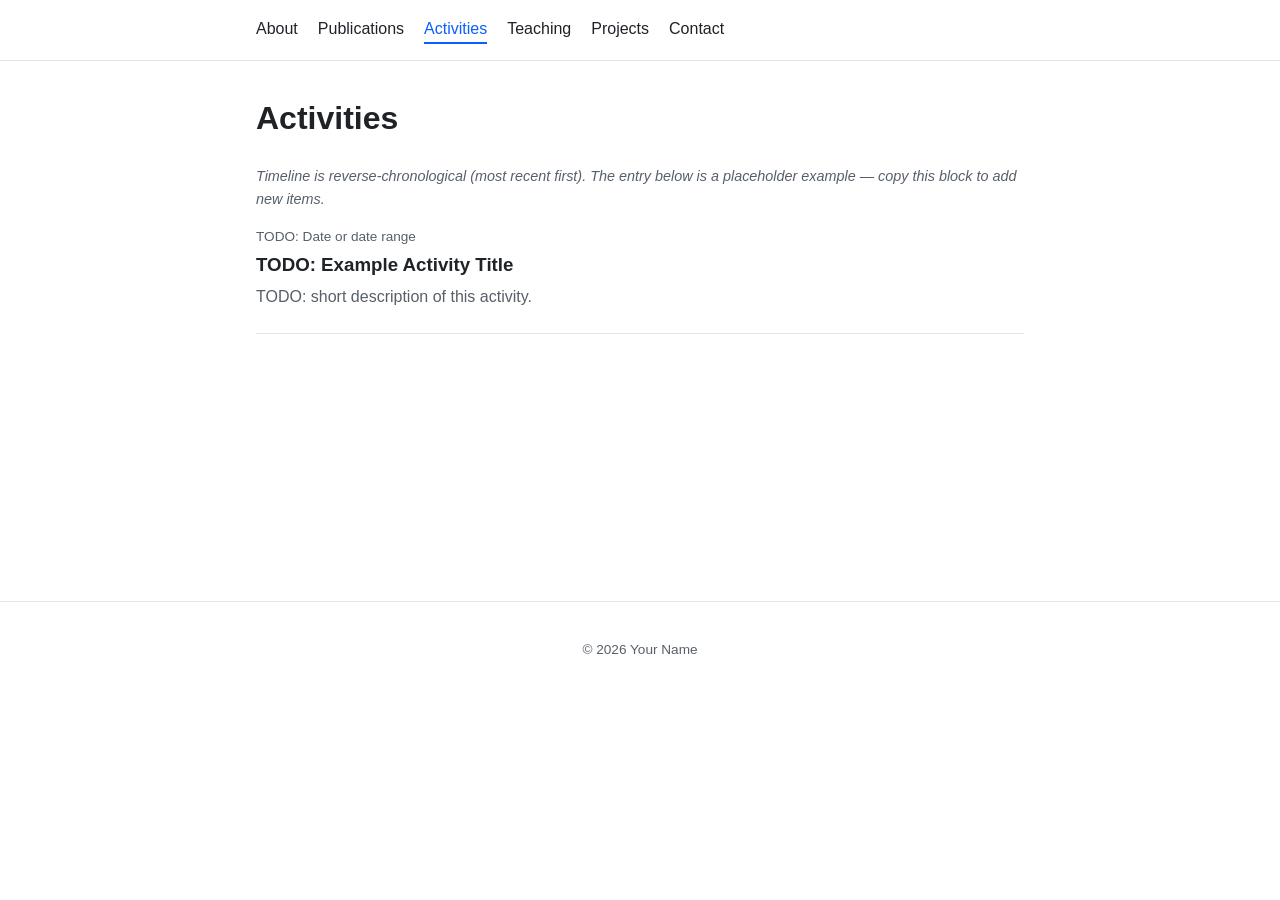
==== activities.html @ cf0b6a60 "Populate website" ====
<!DOCTYPE html>
<html lang="en">
<head>
  <meta charset="UTF-8">
  <meta name="viewport" content="width=device-width, initial-scale=1.0">
  <title>Activities — Your Name</title>
  <link rel="stylesheet" href="assets/css/style.css">
</head>
<body>
  <header class="site-header">
    <nav class="site-nav">
      <a href="index.html">About</a>
      <a href="publications.html">Publications</a>
      <a href="activities.html">Activities</a>
      <a href="teaching.html">Teaching</a>
      <a href="projects.html">Projects</a>
      <a href="contact.html">Contact</a>
    </nav>
  </header>

  <main>
    <h1>Activities</h1>
    <p class="example-note">Timeline is reverse-chronological (most recent first). The entry below is a placeholder example — copy this block to add new items.</p>

    <!-- Example entry format:
    <div class="timeline-entry">
      <span class="date">TODO: Date or date range</span>
      <h3>TODO: Activity title</h3>
      <p class="description">TODO: short description.</p>
    </div>
    -->
    <div class="timeline-entry">
      <span class="date">TODO: Date or date range</span>
      <h3>TODO: Example Activity Title</h3>
      <p class="description">TODO: short description of this activity.</p>
    </div>
  </main>

  <footer class="site-footer">
    <p>&copy; <span id="year"></span> Your Name</p>
  </footer>

  <script src="assets/js/main.js"></script>
  <script>document.getElementById("year").textContent = new Date().getFullYear();</script>
</body>
</html>
---- assets/css/style.css ----
/* Shared stylesheet for personal site — plain CSS, no framework */

:root {
  --max-width: 800px;
  --color-bg: #ffffff;
  --color-text: #1f2328;
  --color-muted: #57606a;
  --color-accent: #0b5fff;
  --color-border: #e1e4e8;
  --spacing: 1rem;
}

* {
  box-sizing: border-box;
}

body {
  margin: 0;
  font-family: -apple-system, BlinkMacSystemFont, "Segoe UI", Helvetica, Arial, sans-serif;
  color: var(--color-text);
  background: var(--color-bg);
  line-height: 1.6;
}

a {
  color: var(--color-accent);
  text-decoration: none;
}

a:hover {
  text-decoration: underline;
}

.site-header {
  border-bottom: 1px solid var(--color-border);
}

.site-nav {
  max-width: var(--max-width);
  margin: 0 auto;
  padding: 1rem;
  display: flex;
  flex-wrap: wrap;
  gap: 1.25rem;
}

.site-nav a {
  color: var(--color-text);
  font-weight: 500;
}

.site-nav a.active {
  color: var(--color-accent);
  border-bottom: 2px solid var(--color-accent);
}

main {
  max-width: var(--max-width);
  margin: 0 auto;
  padding: 2rem 1rem;
  min-height: 60vh;
}

h1 {
  margin-top: 0;
}

.links-list {
  list-style: none;
  padding: 0;
}

.links-list li {
  margin-bottom: 0.5rem;
}

.publication,
.project,
.timeline-entry {
  border-bottom: 1px solid var(--color-border);
  padding: 1.25rem 0;
}

.publication:first-of-type,
.project:first-of-type,
.timeline-entry:first-of-type {
  padding-top: 0;
}

.publication h3,
.project h3,
.timeline-entry h3 {
  margin: 0 0 0.25rem;
}

.publication .description,
.project .description,
.timeline-entry .description {
  margin: 0.25rem 0;
  color: var(--color-muted);
}

.publication .links a,
.project .links a {
  margin-right: 0.75rem;
  font-size: 0.9rem;
}

.timeline-entry .date {
  display: block;
  font-size: 0.85rem;
  color: var(--color-muted);
  margin-bottom: 0.15rem;
}

.example-note {
  font-style: italic;
  color: var(--color-muted);
  font-size: 0.9rem;
}

.site-footer {
  border-top: 1px solid var(--color-border);
  padding: 1.5rem 1rem;
  text-align: center;
  color: var(--color-muted);
  font-size: 0.85rem;
}

@media (max-width: 480px) {
  .site-nav {
    gap: 0.75rem;
  }
}
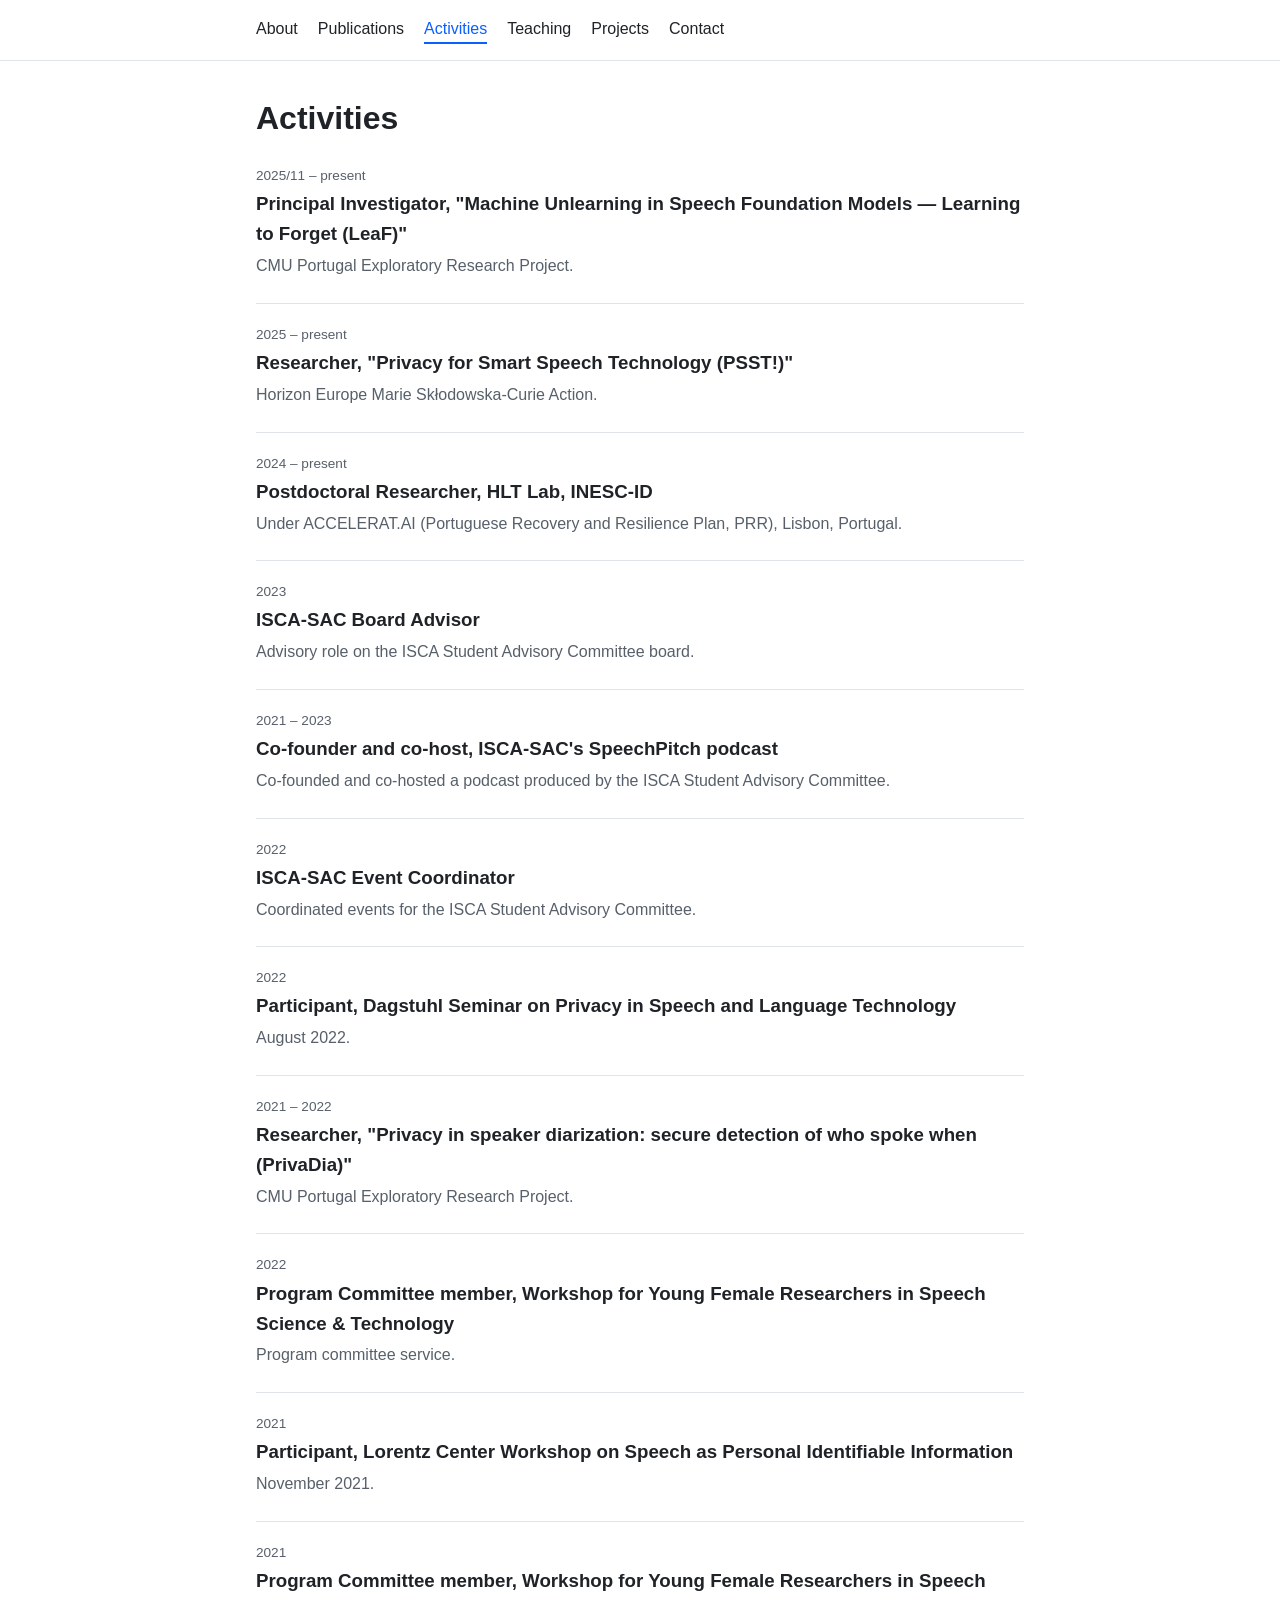
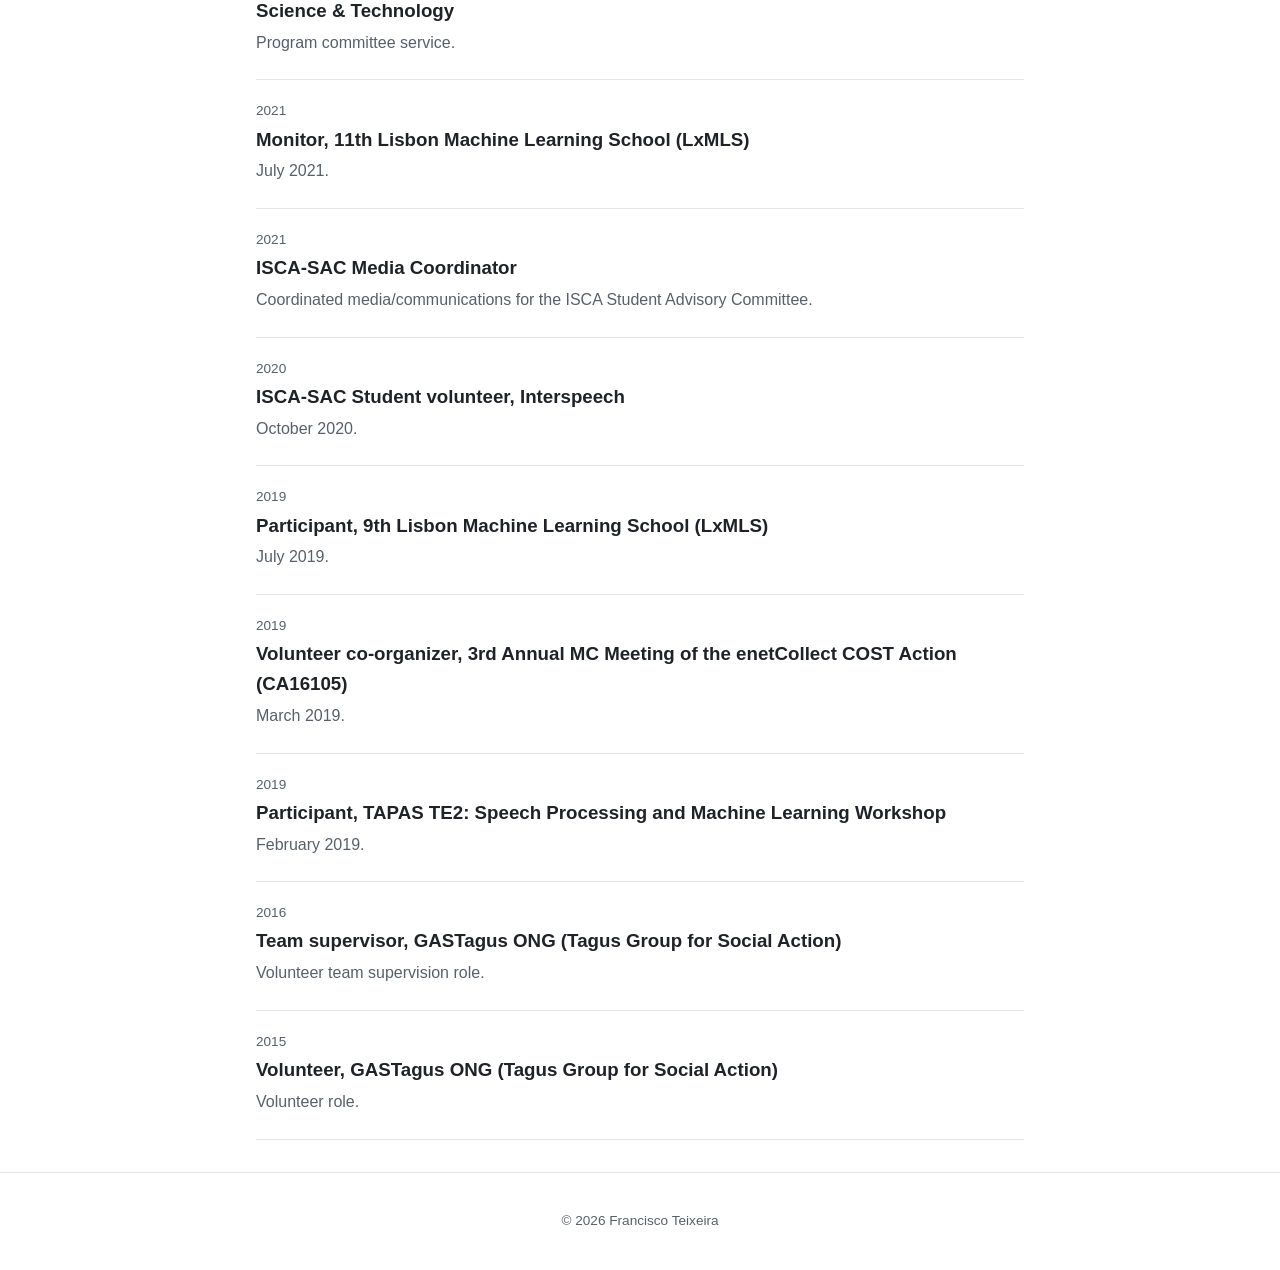
==== commit 1d65bf5d: "modified:   activities.html 	modified:   contact.html 	modified:   projects.html 	modified:   teachi" ====
--- a/activities.html
+++ b/activities.html
@@ -3,7 +3,7 @@
 <head>
   <meta charset="UTF-8">
   <meta name="viewport" content="width=device-width, initial-scale=1.0">
-  <title>Activities — Your Name</title>
+  <title>Activities — Francisco Teixeira</title>
   <link rel="stylesheet" href="assets/css/style.css">
 </head>
 <body>
@@ -20,24 +20,132 @@
 
   <main>
     <h1>Activities</h1>
-    <p class="example-note">Timeline is reverse-chronological (most recent first). The entry below is a placeholder example — copy this block to add new items.</p>
 
     <!-- Example entry format:
     <div class="timeline-entry">
-      <span class="date">TODO: Date or date range</span>
-      <h3>TODO: Activity title</h3>
-      <p class="description">TODO: short description.</p>
+      <span class="date">Date or date range</span>
+      <h3>Activity title</h3>
+      <p class="description">Short description.</p>
     </div>
     -->
+
     <div class="timeline-entry">
-      <span class="date">TODO: Date or date range</span>
-      <h3>TODO: Example Activity Title</h3>
-      <p class="description">TODO: short description of this activity.</p>
+      <span class="date">2025/11 – present</span>
+      <h3>Principal Investigator, "Machine Unlearning in Speech Foundation Models — Learning to Forget (LeaF)"</h3>
+      <p class="description">CMU Portugal Exploratory Research Project.</p>
+    </div>
+
+    <div class="timeline-entry">
+      <span class="date">2025 – present</span>
+      <h3>Researcher, "Privacy for Smart Speech Technology (PSST!)"</h3>
+      <p class="description">Horizon Europe Marie Skłodowska-Curie Action.</p>
+    </div>
+
+    <div class="timeline-entry">
+      <span class="date">2024 – present</span>
+      <h3>Postdoctoral Researcher, HLT Lab, INESC-ID</h3>
+      <p class="description">Under ACCELERAT.AI (Portuguese Recovery and Resilience Plan, PRR), Lisbon, Portugal.</p>
+    </div>
+
+    <div class="timeline-entry">
+      <span class="date">2023</span>
+      <h3>ISCA-SAC Board Advisor</h3>
+      <p class="description">Advisory role on the ISCA Student Advisory Committee board.</p>
+    </div>
+
+    <div class="timeline-entry">
+      <span class="date">2021 – 2023</span>
+      <h3>Co-founder and co-host, ISCA-SAC's SpeechPitch podcast</h3>
+      <p class="description">Co-founded and co-hosted a podcast produced by the ISCA Student Advisory Committee.</p>
+    </div>
+
+    <div class="timeline-entry">
+      <span class="date">2022</span>
+      <h3>ISCA-SAC Event Coordinator</h3>
+      <p class="description">Coordinated events for the ISCA Student Advisory Committee.</p>
+    </div>
+
+    <div class="timeline-entry">
+      <span class="date">2022</span>
+      <h3>Participant, Dagstuhl Seminar on Privacy in Speech and Language Technology</h3>
+      <p class="description">August 2022.</p>
+    </div>
+
+    <div class="timeline-entry">
+      <span class="date">2021 – 2022</span>
+      <h3>Researcher, "Privacy in speaker diarization: secure detection of who spoke when (PrivaDia)"</h3>
+      <p class="description">CMU Portugal Exploratory Research Project.</p>
+    </div>
+
+    <div class="timeline-entry">
+      <span class="date">2022</span>
+      <h3>Program Committee member, Workshop for Young Female Researchers in Speech Science &amp; Technology</h3>
+      <p class="description">Program committee service.</p>
+    </div>
+
+    <div class="timeline-entry">
+      <span class="date">2021</span>
+      <h3>Participant, Lorentz Center Workshop on Speech as Personal Identifiable Information</h3>
+      <p class="description">November 2021.</p>
+    </div>
+
+    <div class="timeline-entry">
+      <span class="date">2021</span>
+      <h3>Program Committee member, Workshop for Young Female Researchers in Speech Science &amp; Technology</h3>
+      <p class="description">Program committee service.</p>
+    </div>
+
+    <div class="timeline-entry">
+      <span class="date">2021</span>
+      <h3>Monitor, 11th Lisbon Machine Learning School (LxMLS)</h3>
+      <p class="description">July 2021.</p>
+    </div>
+
+    <div class="timeline-entry">
+      <span class="date">2021</span>
+      <h3>ISCA-SAC Media Coordinator</h3>
+      <p class="description">Coordinated media/communications for the ISCA Student Advisory Committee.</p>
+    </div>
+
+    <div class="timeline-entry">
+      <span class="date">2020</span>
+      <h3>ISCA-SAC Student volunteer, Interspeech</h3>
+      <p class="description">October 2020.</p>
+    </div>
+
+    <div class="timeline-entry">
+      <span class="date">2019</span>
+      <h3>Participant, 9th Lisbon Machine Learning School (LxMLS)</h3>
+      <p class="description">July 2019.</p>
+    </div>
+
+    <div class="timeline-entry">
+      <span class="date">2019</span>
+      <h3>Volunteer co-organizer, 3rd Annual MC Meeting of the enetCollect COST Action (CA16105)</h3>
+      <p class="description">March 2019.</p>
+    </div>
+
+    <div class="timeline-entry">
+      <span class="date">2019</span>
+      <h3>Participant, TAPAS TE2: Speech Processing and Machine Learning Workshop</h3>
+      <p class="description">February 2019.</p>
+    </div>
+
+    <div class="timeline-entry">
+      <span class="date">2016</span>
+      <h3>Team supervisor, GASTagus ONG (Tagus Group for Social Action)</h3>
+      <p class="description">Volunteer team supervision role.</p>
+    </div>
+
+    <div class="timeline-entry">
+      <span class="date">2015</span>
+      <h3>Volunteer, GASTagus ONG (Tagus Group for Social Action)</h3>
+      <p class="description">Volunteer role.</p>
     </div>
   </main>
 
   <footer class="site-footer">
-    <p>&copy; <span id="year"></span> Your Name</p>
+    <p>&copy; <span id="year"></span> Francisco Teixeira</p>
   </footer>
 
   <script src="assets/js/main.js"></script>
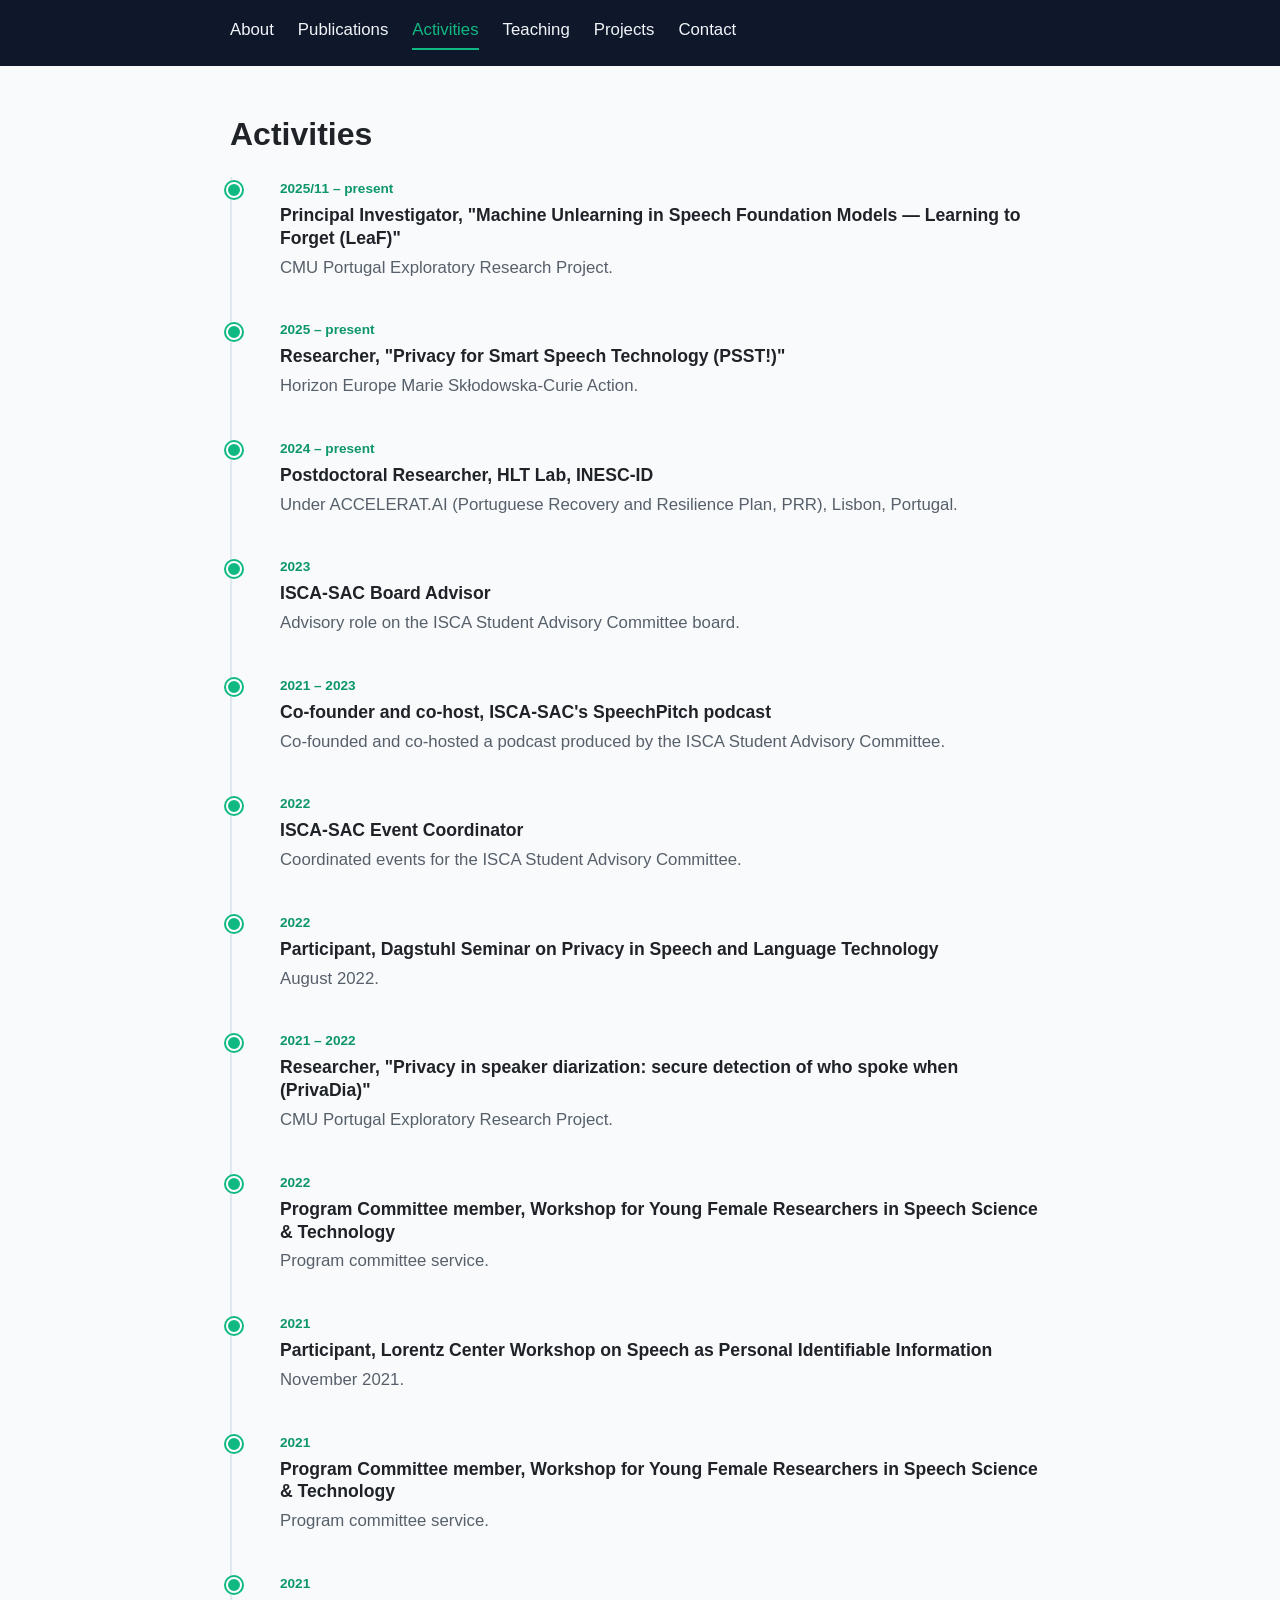
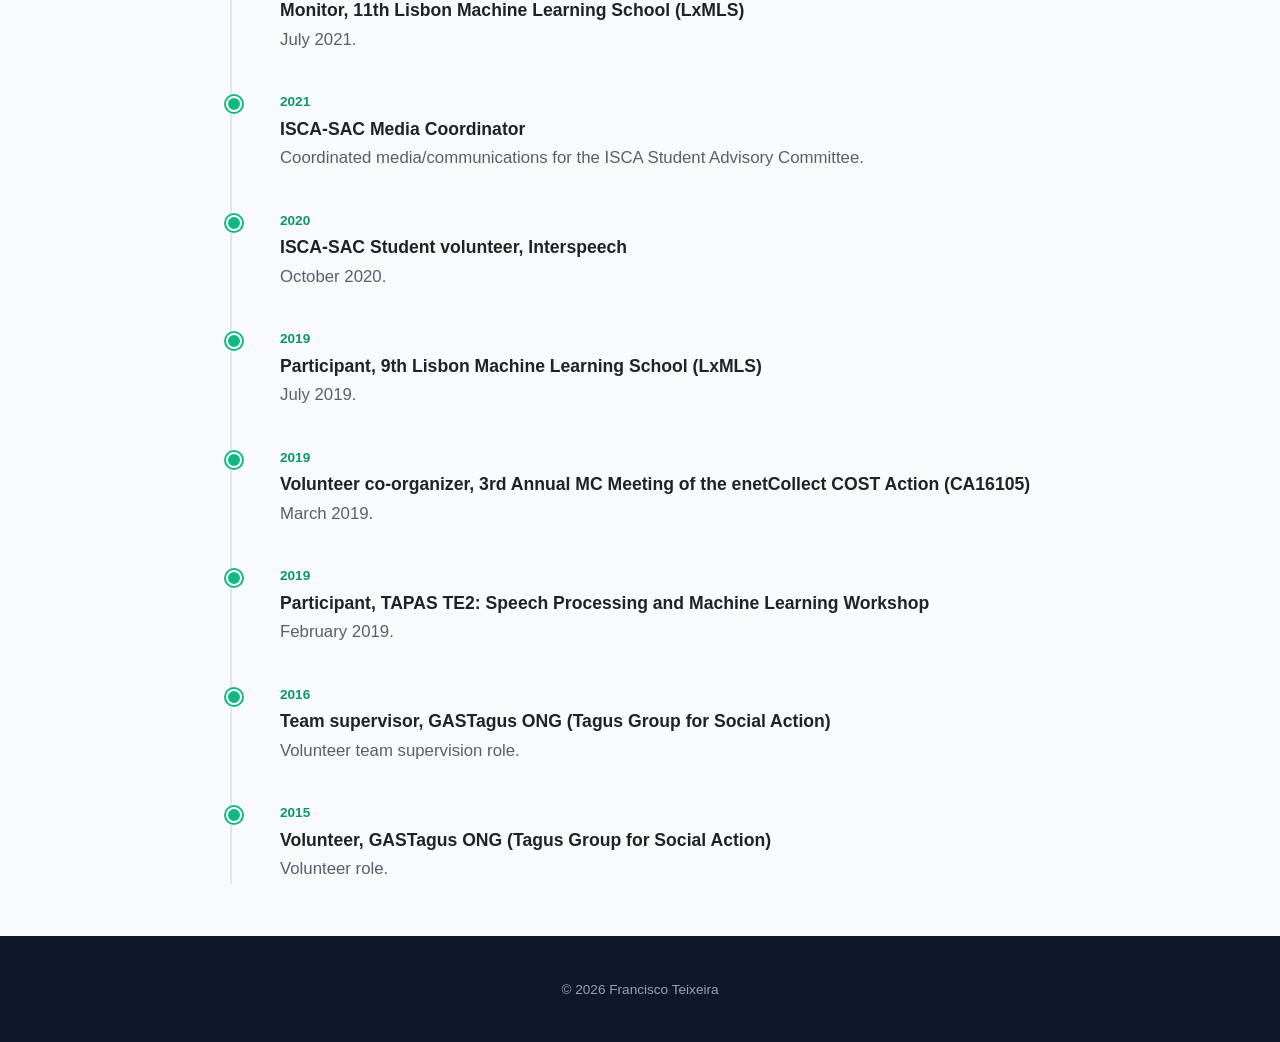
==== commit bef9ec45: "modified:   activities.html 	modified:   assets/css/style.css 	modified:   contact.html 	modified:  " ====
--- a/activities.html
+++ b/activities.html
@@ -28,6 +28,8 @@
       <p class="description">Short description.</p>
     </div>
     -->
+
+    <div class="timeline">
 
     <div class="timeline-entry">
       <span class="date">2025/11 – present</span>
@@ -142,6 +144,8 @@
       <h3>Volunteer, GASTagus ONG (Tagus Group for Social Action)</h3>
       <p class="description">Volunteer role.</p>
     </div>
+
+    </div>
   </main>
 
   <footer class="site-footer">
--- a/assets/css/style.css
+++ b/assets/css/style.css
@@ -1,13 +1,22 @@
 /* Shared stylesheet for personal site — plain CSS, no framework */
 
 :root {
-  --max-width: 800px;
-  --color-bg: #ffffff;
+  --max-width: 860px;
+  --color-navy: #0f172a;
+  --color-navy-light: #1e293b;
+  --color-bg: #f8fafc;
+  --color-surface: #ffffff;
   --color-text: #1f2328;
+  --color-text-light: #f1f5f9;
   --color-muted: #57606a;
-  --color-accent: #0b5fff;
-  --color-border: #e1e4e8;
+  --color-muted-light: #94a3b8;
+  --color-accent-green: #10b981;
+  --color-accent-green-dark: #0d9668;
+  --color-border: #e2e8f0;
   --spacing: 1rem;
+  --radius: 0.6rem;
+  --shadow: 0 1px 3px rgba(15, 23, 42, 0.08), 0 1px 2px rgba(15, 23, 42, 0.06);
+  --shadow-hover: 0 12px 24px rgba(15, 23, 42, 0.12), 0 4px 8px rgba(15, 23, 42, 0.08);
 }
 
 * {
@@ -17,13 +26,14 @@
 body {
   margin: 0;
   font-family: -apple-system, BlinkMacSystemFont, "Segoe UI", Helvetica, Arial, sans-serif;
+  font-size: 1.05rem;
   color: var(--color-text);
   background: var(--color-bg);
-  line-height: 1.6;
+  line-height: 1.7;
 }
 
 a {
-  color: var(--color-accent);
+  color: var(--color-accent-green-dark);
   text-decoration: none;
 }
 
@@ -31,39 +41,169 @@
   text-decoration: underline;
 }
 
+h1, h2, h3 {
+  line-height: 1.3;
+  font-weight: 700;
+}
+
+h1 {
+  font-size: 2rem;
+  margin-top: 0;
+}
+
+h2 {
+  font-size: 1.4rem;
+}
+
+h3 {
+  font-size: 1.1rem;
+}
+
+/* ---------- Header / nav ---------- */
+
 .site-header {
-  border-bottom: 1px solid var(--color-border);
+  background: var(--color-navy);
+  position: sticky;
+  top: 0;
+  z-index: 10;
+  box-shadow: 0 1px 0 rgba(255, 255, 255, 0.06);
 }
 
 .site-nav {
   max-width: var(--max-width);
   margin: 0 auto;
-  padding: 1rem;
+  padding: 1rem 1.25rem;
   display: flex;
   flex-wrap: wrap;
-  gap: 1.25rem;
+  gap: 1.5rem;
 }
 
 .site-nav a {
-  color: var(--color-text);
+  color: var(--color-text-light);
   font-weight: 500;
+  padding-bottom: 0.2rem;
+  border-bottom: 2px solid transparent;
+  transition: color 0.15s ease, border-color 0.15s ease;
+}
+
+.site-nav a:hover {
+  color: var(--color-accent-green);
+  text-decoration: none;
+  border-bottom-color: var(--color-accent-green);
 }
 
 .site-nav a.active {
-  color: var(--color-accent);
-  border-bottom: 2px solid var(--color-accent);
-}
+  color: var(--color-accent-green);
+  border-bottom-color: var(--color-accent-green);
+}
+
+/* ---------- Layout ---------- */
 
 main {
   max-width: var(--max-width);
   margin: 0 auto;
-  padding: 2rem 1rem;
+  padding: 3rem 1.25rem;
   min-height: 60vh;
 }
 
-h1 {
+section + section {
+  margin-top: 2.5rem;
+}
+
+/* ---------- Hero (About page) ---------- */
+
+.hero {
+  background: var(--color-navy);
+  color: var(--color-text-light);
+}
+
+.hero-inner {
+  max-width: var(--max-width);
+  margin: 0 auto;
+  padding: 3.5rem 1.25rem;
+  display: flex;
+  align-items: center;
+  gap: 2.5rem;
+  flex-wrap: wrap;
+}
+
+.hero-avatar {
+  flex: 0 0 auto;
+  width: 140px;
+  height: 140px;
+  border-radius: 50%;
+  background: var(--color-navy-light);
+  border: 3px solid var(--color-accent-green);
+  display: flex;
+  align-items: center;
+  justify-content: center;
+  font-size: 2.4rem;
+  font-weight: 700;
+  color: var(--color-accent-green);
+  overflow: hidden;
+}
+
+.hero-avatar img {
+  width: 100%;
+  height: 100%;
+  object-fit: cover;
+}
+
+.hero-content {
+  flex: 1 1 320px;
+}
+
+.hero-content h1 {
+  font-size: 2.4rem;
+  margin: 0 0 0.4rem;
+  color: #ffffff;
+}
+
+.hero-tagline {
+  font-size: 1.15rem;
+  color: var(--color-muted-light);
+  margin: 0 0 1.5rem;
+}
+
+.hero-ctas {
+  list-style: none;
+  padding: 0;
+  margin: 0;
+  display: flex;
+  flex-wrap: wrap;
+  gap: 0.75rem;
+}
+
+.hero-ctas li {
+  margin: 0;
+}
+
+.hero-ctas a {
+  display: inline-block;
+  padding: 0.5rem 1.1rem;
+  border: 2px solid var(--color-accent-green);
+  border-radius: 999px;
+  color: var(--color-accent-green);
+  font-weight: 600;
+  font-size: 0.9rem;
+  transition: background 0.15s ease, color 0.15s ease;
+}
+
+.hero-ctas a:hover {
+  background: var(--color-accent-green);
+  color: var(--color-navy);
+  text-decoration: none;
+}
+
+.content-section {
+  max-width: var(--max-width);
+}
+
+.content-section h2 {
   margin-top: 0;
 }
+
+/* ---------- Links list ---------- */
 
 .links-list {
   list-style: none;
@@ -74,43 +214,138 @@
   margin-bottom: 0.5rem;
 }
 
+/* ---------- Cards (publications / projects) ---------- */
+
+.card-grid {
+  display: grid;
+  grid-template-columns: 1fr;
+  gap: 1.25rem;
+}
+
+@media (min-width: 640px) {
+  .card-grid {
+    grid-template-columns: repeat(auto-fill, minmax(320px, 1fr));
+  }
+}
+
 .publication,
-.project,
+.project {
+  background: var(--color-surface);
+  border: 1px solid var(--color-border);
+  border-radius: var(--radius);
+  padding: 1.5rem;
+  box-shadow: var(--shadow);
+  transition: transform 0.15s ease, box-shadow 0.15s ease;
+  display: flex;
+  flex-direction: column;
+  gap: 0.5rem;
+}
+
+.publication:hover,
+.project:hover {
+  transform: translateY(-3px);
+  box-shadow: var(--shadow-hover);
+}
+
+.publication h3,
+.project h3 {
+  margin: 0;
+}
+
+.badge {
+  display: inline-block;
+  align-self: flex-start;
+  background: var(--color-accent-green);
+  color: #ffffff;
+  font-size: 0.78rem;
+  font-weight: 600;
+  padding: 0.2rem 0.65rem;
+  border-radius: 999px;
+}
+
+.publication .authors {
+  margin: 0;
+  color: var(--color-muted);
+  font-size: 0.92rem;
+}
+
+.publication .description,
+.project .description {
+  margin: 0;
+  color: var(--color-muted);
+}
+
+.publication .links,
+.project .links {
+  margin-top: 0.25rem;
+  display: flex;
+  flex-wrap: wrap;
+  gap: 0.6rem;
+}
+
+.publication .links a,
+.project .links a {
+  font-size: 0.88rem;
+  font-weight: 600;
+  padding: 0.3rem 0.75rem;
+  border: 1px solid var(--color-accent-green);
+  border-radius: 999px;
+  color: var(--color-accent-green-dark);
+  transition: background 0.15s ease, color 0.15s ease;
+}
+
+.publication .links a:hover,
+.project .links a:hover {
+  background: var(--color-accent-green);
+  color: #ffffff;
+  text-decoration: none;
+}
+
+/* ---------- Timeline (activities / teaching) ---------- */
+
+.timeline {
+  position: relative;
+  padding-left: 1.75rem;
+  border-left: 2px solid var(--color-border);
+}
+
 .timeline-entry {
-  border-bottom: 1px solid var(--color-border);
-  padding: 1.25rem 0;
-}
-
-.publication:first-of-type,
-.project:first-of-type,
-.timeline-entry:first-of-type {
-  padding-top: 0;
-}
-
-.publication h3,
-.project h3,
+  position: relative;
+  padding: 0 0 2rem 1.25rem;
+}
+
+.timeline-entry:last-child {
+  padding-bottom: 0;
+}
+
+.timeline-entry::before {
+  content: "";
+  position: absolute;
+  left: calc(-1.75rem - 6px);
+  top: 0.35rem;
+  width: 12px;
+  height: 12px;
+  border-radius: 50%;
+  background: var(--color-accent-green);
+  border: 2px solid var(--color-surface);
+  box-shadow: 0 0 0 2px var(--color-accent-green);
+}
+
+.timeline-entry .date {
+  display: block;
+  font-size: 0.85rem;
+  font-weight: 600;
+  color: var(--color-accent-green-dark);
+  margin-bottom: 0.25rem;
+}
+
 .timeline-entry h3 {
   margin: 0 0 0.25rem;
 }
 
-.publication .description,
-.project .description,
 .timeline-entry .description {
   margin: 0.25rem 0;
   color: var(--color-muted);
-}
-
-.publication .links a,
-.project .links a {
-  margin-right: 0.75rem;
-  font-size: 0.9rem;
-}
-
-.timeline-entry .date {
-  display: block;
-  font-size: 0.85rem;
-  color: var(--color-muted);
-  margin-bottom: 0.15rem;
 }
 
 .example-note {
@@ -119,16 +354,40 @@
   font-size: 0.9rem;
 }
 
+/* ---------- Footer ---------- */
+
 .site-footer {
-  border-top: 1px solid var(--color-border);
-  padding: 1.5rem 1rem;
+  background: var(--color-navy);
+  padding: 1.75rem 1.25rem;
   text-align: center;
-  color: var(--color-muted);
+  color: var(--color-muted-light);
   font-size: 0.85rem;
 }
 
 @media (max-width: 480px) {
   .site-nav {
-    gap: 0.75rem;
-  }
-}
+    gap: 0.9rem;
+  }
+
+  .hero-inner {
+    flex-direction: column;
+    text-align: center;
+    padding: 2.5rem 1.25rem;
+  }
+
+  .hero-ctas {
+    justify-content: center;
+  }
+
+  .timeline {
+    padding-left: 1.25rem;
+  }
+
+  .timeline-entry {
+    padding-left: 1rem;
+  }
+
+  .timeline-entry::before {
+    left: calc(-1.25rem - 6px);
+  }
+}
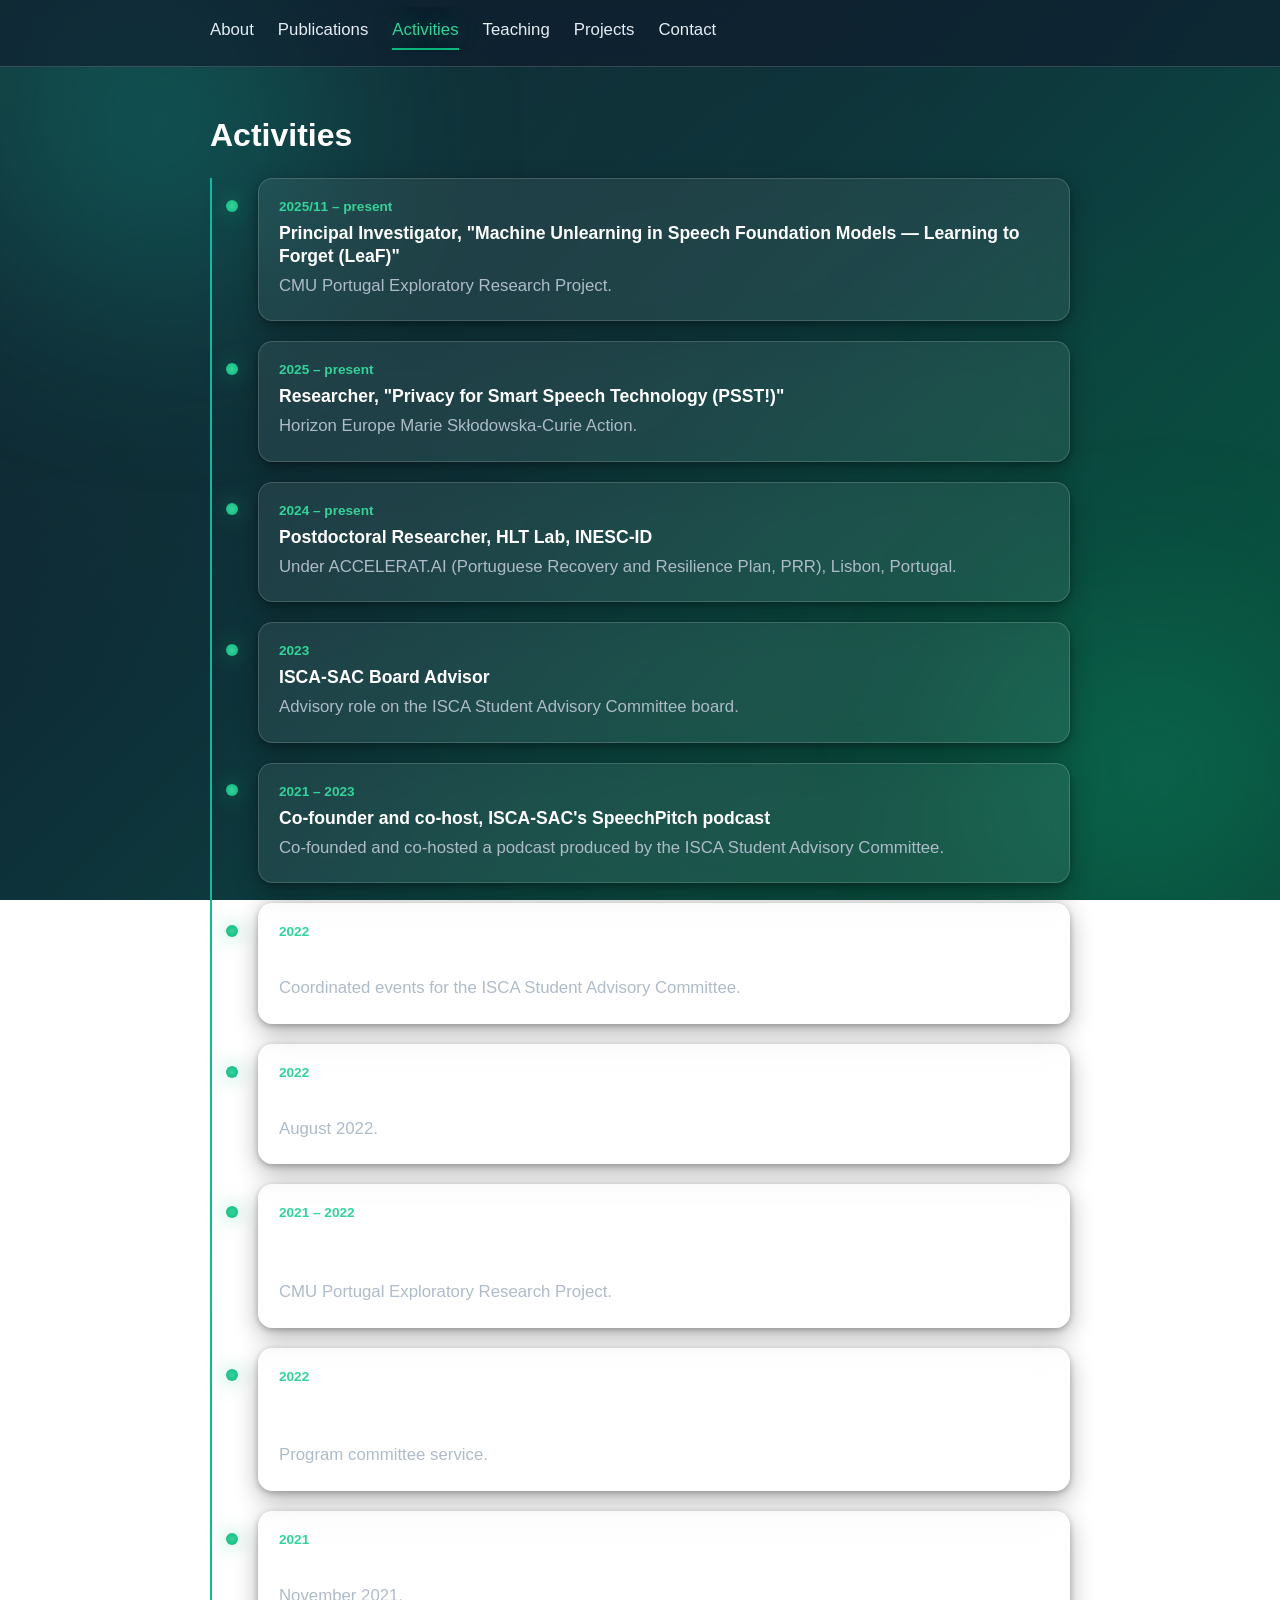
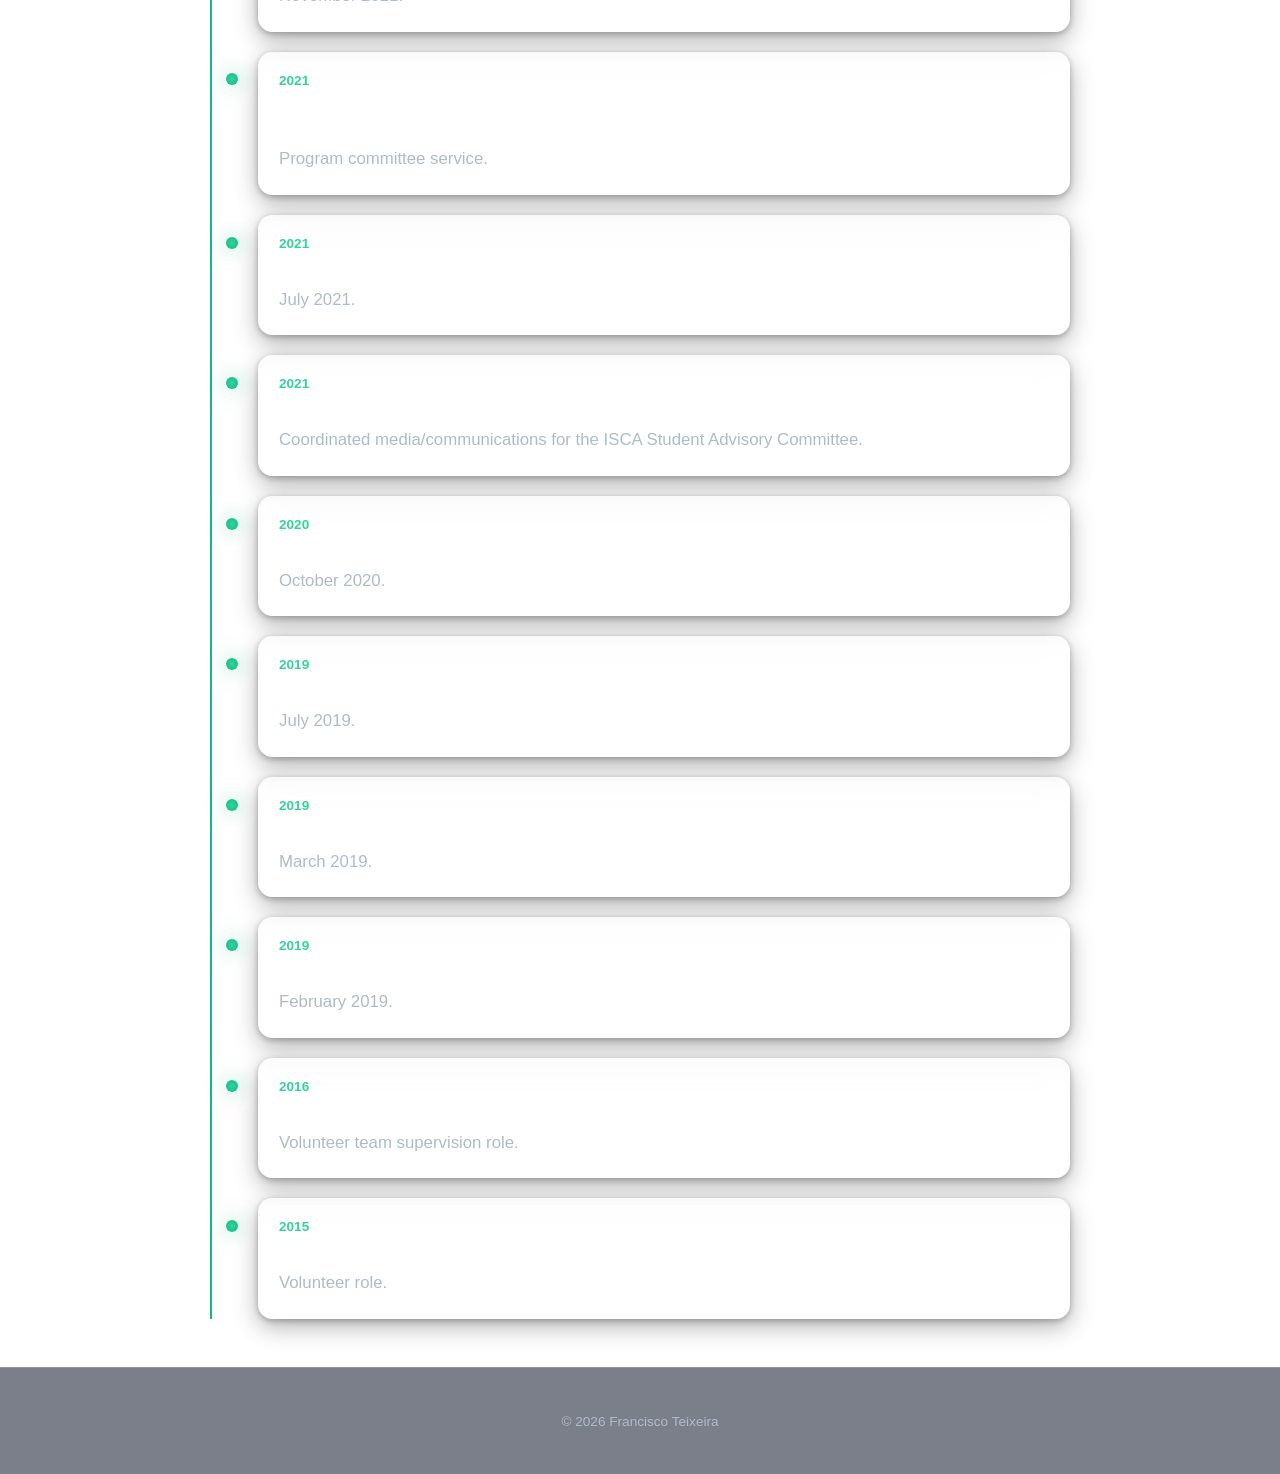
==== commit 22501c0c: "Style: gradient/glassmorphism redesign (v2)" ====
--- a/activities.html
+++ b/activities.html
@@ -7,6 +7,10 @@
   <link rel="stylesheet" href="assets/css/style.css">
 </head>
 <body>
+  <div class="bg-glow" aria-hidden="true">
+    <span class="blob blob-1"></span>
+    <span class="blob blob-2"></span>
+  </div>
   <header class="site-header">
     <nav class="site-nav">
       <a href="index.html">About</a>
--- a/assets/css/style.css
+++ b/assets/css/style.css
@@ -1,26 +1,31 @@
 /* Shared stylesheet for personal site — plain CSS, no framework */
 
 :root {
-  --max-width: 860px;
-  --color-navy: #0f172a;
-  --color-navy-light: #1e293b;
-  --color-bg: #f8fafc;
-  --color-surface: #ffffff;
-  --color-text: #1f2328;
-  --color-text-light: #f1f5f9;
-  --color-muted: #57606a;
-  --color-muted-light: #94a3b8;
+  --max-width: 900px;
+  --color-bg-navy: #0f172a;
+  --color-bg-teal: #0d3b3e;
+  --color-bg-emerald: #065f46;
+  --color-text: #e6edf3;
+  --color-text-muted: #aebbc9;
   --color-accent-green: #10b981;
-  --color-accent-green-dark: #0d9668;
-  --color-border: #e2e8f0;
-  --spacing: 1rem;
-  --radius: 0.6rem;
-  --shadow: 0 1px 3px rgba(15, 23, 42, 0.08), 0 1px 2px rgba(15, 23, 42, 0.06);
-  --shadow-hover: 0 12px 24px rgba(15, 23, 42, 0.12), 0 4px 8px rgba(15, 23, 42, 0.08);
+  --color-accent-green-light: #34d399;
+  --color-accent-teal: #14b8a6;
+  --glass-bg: rgba(255, 255, 255, 0.07);
+  --glass-bg-strong: rgba(255, 255, 255, 0.1);
+  --glass-border: rgba(255, 255, 255, 0.16);
+  --glass-blur: 14px;
+  --radius: 0.9rem;
+  --shadow: 0 8px 24px rgba(0, 0, 0, 0.3), 0 2px 6px rgba(0, 0, 0, 0.25);
+  --shadow-hover: 0 16px 40px rgba(16, 185, 129, 0.22), 0 4px 12px rgba(0, 0, 0, 0.35);
+  --glow-emerald: 0 0 20px rgba(16, 185, 129, 0.55);
 }
 
 * {
   box-sizing: border-box;
+}
+
+html {
+  min-height: 100%;
 }
 
 body {
@@ -28,12 +33,18 @@
   font-family: -apple-system, BlinkMacSystemFont, "Segoe UI", Helvetica, Arial, sans-serif;
   font-size: 1.05rem;
   color: var(--color-text);
-  background: var(--color-bg);
   line-height: 1.7;
+  min-height: 100vh;
+  position: relative;
+  background: radial-gradient(ellipse at top left, #123a3d 0%, transparent 55%),
+    radial-gradient(ellipse at bottom right, #0a4a3a 0%, transparent 55%),
+    linear-gradient(135deg, var(--color-bg-navy) 0%, var(--color-bg-teal) 55%, var(--color-bg-emerald) 100%);
+  background-attachment: fixed;
+  background-size: cover;
 }
 
 a {
-  color: var(--color-accent-green-dark);
+  color: var(--color-accent-green-light);
   text-decoration: none;
 }
 
@@ -44,6 +55,7 @@
 h1, h2, h3 {
   line-height: 1.3;
   font-weight: 700;
+  color: #ffffff;
 }
 
 h1 {
@@ -59,14 +71,69 @@
   font-size: 1.1rem;
 }
 
+/* ---------- Glow blobs (decorative, behind content) ---------- */
+
+.bg-glow {
+  position: fixed;
+  inset: 0;
+  z-index: -1;
+  overflow: hidden;
+  pointer-events: none;
+}
+
+.bg-glow .blob {
+  position: absolute;
+  border-radius: 50%;
+  filter: blur(90px);
+  opacity: 0.35;
+}
+
+.bg-glow .blob-1 {
+  width: 32rem;
+  height: 32rem;
+  top: -8rem;
+  left: -6rem;
+  background: radial-gradient(circle, var(--color-accent-teal) 0%, transparent 70%);
+}
+
+.bg-glow .blob-2 {
+  width: 28rem;
+  height: 28rem;
+  bottom: -6rem;
+  right: -6rem;
+  background: radial-gradient(circle, var(--color-accent-green) 0%, transparent 70%);
+}
+
+@media (max-width: 640px) {
+  .bg-glow .blob-1,
+  .bg-glow .blob-2 {
+    width: 16rem;
+    height: 16rem;
+    filter: blur(60px);
+  }
+}
+
+/* ---------- Glass panel utility ---------- */
+
+.glass {
+  background: var(--glass-bg);
+  backdrop-filter: blur(var(--glass-blur));
+  -webkit-backdrop-filter: blur(var(--glass-blur));
+  border: 1px solid var(--glass-border);
+  border-radius: var(--radius);
+  box-shadow: var(--shadow);
+}
+
 /* ---------- Header / nav ---------- */
 
 .site-header {
-  background: var(--color-navy);
+  background: rgba(15, 23, 42, 0.55);
+  backdrop-filter: blur(var(--glass-blur));
+  -webkit-backdrop-filter: blur(var(--glass-blur));
+  border-bottom: 1px solid var(--glass-border);
   position: sticky;
   top: 0;
   z-index: 10;
-  box-shadow: 0 1px 0 rgba(255, 255, 255, 0.06);
 }
 
 .site-nav {
@@ -79,22 +146,24 @@
 }
 
 .site-nav a {
-  color: var(--color-text-light);
+  color: var(--color-text);
   font-weight: 500;
   padding-bottom: 0.2rem;
   border-bottom: 2px solid transparent;
-  transition: color 0.15s ease, border-color 0.15s ease;
+  transition: color 0.15s ease, border-color 0.15s ease, text-shadow 0.15s ease;
 }
 
 .site-nav a:hover {
-  color: var(--color-accent-green);
+  color: var(--color-accent-green-light);
   text-decoration: none;
   border-bottom-color: var(--color-accent-green);
+  text-shadow: var(--glow-emerald);
 }
 
 .site-nav a.active {
-  color: var(--color-accent-green);
+  color: var(--color-accent-green-light);
   border-bottom-color: var(--color-accent-green);
+  text-shadow: var(--glow-emerald);
 }
 
 /* ---------- Layout ---------- */
@@ -113,14 +182,13 @@
 /* ---------- Hero (About page) ---------- */
 
 .hero {
-  background: var(--color-navy);
-  color: var(--color-text-light);
+  padding: 3.5rem 1.25rem;
 }
 
 .hero-inner {
   max-width: var(--max-width);
   margin: 0 auto;
-  padding: 3.5rem 1.25rem;
+  padding: 2.5rem;
   display: flex;
   align-items: center;
   gap: 2.5rem;
@@ -132,14 +200,15 @@
   width: 140px;
   height: 140px;
   border-radius: 50%;
-  background: var(--color-navy-light);
+  background: rgba(255, 255, 255, 0.08);
   border: 3px solid var(--color-accent-green);
+  box-shadow: var(--glow-emerald);
   display: flex;
   align-items: center;
   justify-content: center;
   font-size: 2.4rem;
   font-weight: 700;
-  color: var(--color-accent-green);
+  color: var(--color-accent-green-light);
   overflow: hidden;
 }
 
@@ -154,14 +223,15 @@
 }
 
 .hero-content h1 {
-  font-size: 2.4rem;
+  font-size: 2.8rem;
+  font-weight: 800;
   margin: 0 0 0.4rem;
   color: #ffffff;
 }
 
 .hero-tagline {
-  font-size: 1.15rem;
-  color: var(--color-muted-light);
+  font-size: 1.2rem;
+  color: var(--color-text-muted);
   margin: 0 0 1.5rem;
 }
 
@@ -180,23 +250,25 @@
 
 .hero-ctas a {
   display: inline-block;
-  padding: 0.5rem 1.1rem;
-  border: 2px solid var(--color-accent-green);
+  padding: 0.55rem 1.2rem;
   border-radius: 999px;
-  color: var(--color-accent-green);
+  background: linear-gradient(135deg, var(--color-accent-teal), var(--color-accent-green));
+  color: #06251d;
   font-weight: 600;
   font-size: 0.9rem;
-  transition: background 0.15s ease, color 0.15s ease;
+  box-shadow: 0 4px 14px rgba(16, 185, 129, 0.25);
+  transition: box-shadow 0.2s ease, transform 0.2s ease;
 }
 
 .hero-ctas a:hover {
-  background: var(--color-accent-green);
-  color: var(--color-navy);
+  box-shadow: 0 0 0 1px rgba(52, 211, 153, 0.4), 0 0 24px rgba(16, 185, 129, 0.65);
+  transform: translateY(-2px);
   text-decoration: none;
 }
 
 .content-section {
   max-width: var(--max-width);
+  padding: 2rem 2.25rem;
 }
 
 .content-section h2 {
@@ -230,12 +302,14 @@
 
 .publication,
 .project {
-  background: var(--color-surface);
-  border: 1px solid var(--color-border);
+  background: var(--glass-bg);
+  backdrop-filter: blur(var(--glass-blur));
+  -webkit-backdrop-filter: blur(var(--glass-blur));
+  border: 1px solid var(--glass-border);
   border-radius: var(--radius);
+  box-shadow: var(--shadow);
   padding: 1.5rem;
-  box-shadow: var(--shadow);
-  transition: transform 0.15s ease, box-shadow 0.15s ease;
+  transition: transform 0.2s ease, box-shadow 0.2s ease, border-color 0.2s ease;
   display: flex;
   flex-direction: column;
   gap: 0.5rem;
@@ -243,8 +317,9 @@
 
 .publication:hover,
 .project:hover {
-  transform: translateY(-3px);
+  transform: translateY(-4px) scale(1.015);
   box-shadow: var(--shadow-hover);
+  border-color: rgba(52, 211, 153, 0.45);
 }
 
 .publication h3,
@@ -255,24 +330,24 @@
 .badge {
   display: inline-block;
   align-self: flex-start;
-  background: var(--color-accent-green);
-  color: #ffffff;
+  background: linear-gradient(135deg, var(--color-accent-teal), var(--color-accent-green));
+  color: #06251d;
   font-size: 0.78rem;
-  font-weight: 600;
+  font-weight: 700;
   padding: 0.2rem 0.65rem;
   border-radius: 999px;
 }
 
 .publication .authors {
   margin: 0;
-  color: var(--color-muted);
+  color: var(--color-text-muted);
   font-size: 0.92rem;
 }
 
 .publication .description,
 .project .description {
   margin: 0;
-  color: var(--color-muted);
+  color: var(--color-text-muted);
 }
 
 .publication .links,
@@ -290,14 +365,15 @@
   padding: 0.3rem 0.75rem;
   border: 1px solid var(--color-accent-green);
   border-radius: 999px;
-  color: var(--color-accent-green-dark);
-  transition: background 0.15s ease, color 0.15s ease;
+  color: var(--color-accent-green-light);
+  transition: background 0.15s ease, color 0.15s ease, box-shadow 0.15s ease;
 }
 
 .publication .links a:hover,
 .project .links a:hover {
-  background: var(--color-accent-green);
-  color: #ffffff;
+  background: linear-gradient(135deg, var(--color-accent-teal), var(--color-accent-green));
+  color: #06251d;
+  box-shadow: var(--glow-emerald);
   text-decoration: none;
 }
 
@@ -306,36 +382,51 @@
 .timeline {
   position: relative;
   padding-left: 1.75rem;
-  border-left: 2px solid var(--color-border);
+}
+
+.timeline::before {
+  content: "";
+  position: absolute;
+  left: 0;
+  top: 0;
+  bottom: 0;
+  width: 2px;
+  background: linear-gradient(to bottom, var(--color-accent-teal), var(--color-accent-green));
 }
 
 .timeline-entry {
   position: relative;
-  padding: 0 0 2rem 1.25rem;
+  margin: 0 0 1.25rem 1.25rem;
+  padding: 1rem 1.25rem;
+  background: var(--glass-bg);
+  backdrop-filter: blur(var(--glass-blur));
+  -webkit-backdrop-filter: blur(var(--glass-blur));
+  border: 1px solid var(--glass-border);
+  border-radius: var(--radius);
+  box-shadow: var(--shadow);
 }
 
 .timeline-entry:last-child {
-  padding-bottom: 0;
+  margin-bottom: 0;
 }
 
 .timeline-entry::before {
   content: "";
   position: absolute;
-  left: calc(-1.75rem - 6px);
-  top: 0.35rem;
+  left: calc(-1.75rem - 5px);
+  top: 1.3rem;
   width: 12px;
   height: 12px;
   border-radius: 50%;
-  background: var(--color-accent-green);
-  border: 2px solid var(--color-surface);
-  box-shadow: 0 0 0 2px var(--color-accent-green);
+  background: radial-gradient(circle, var(--color-accent-green-light), var(--color-accent-green));
+  box-shadow: var(--glow-emerald);
 }
 
 .timeline-entry .date {
   display: block;
   font-size: 0.85rem;
-  font-weight: 600;
-  color: var(--color-accent-green-dark);
+  font-weight: 700;
+  color: var(--color-accent-green-light);
   margin-bottom: 0.25rem;
 }
 
@@ -345,22 +436,25 @@
 
 .timeline-entry .description {
   margin: 0.25rem 0;
-  color: var(--color-muted);
+  color: var(--color-text-muted);
 }
 
 .example-note {
   font-style: italic;
-  color: var(--color-muted);
+  color: var(--color-text-muted);
   font-size: 0.9rem;
 }
 
 /* ---------- Footer ---------- */
 
 .site-footer {
-  background: var(--color-navy);
+  background: rgba(15, 23, 42, 0.55);
+  backdrop-filter: blur(var(--glass-blur));
+  -webkit-backdrop-filter: blur(var(--glass-blur));
+  border-top: 1px solid var(--glass-border);
   padding: 1.75rem 1.25rem;
   text-align: center;
-  color: var(--color-muted-light);
+  color: var(--color-text-muted);
   font-size: 0.85rem;
 }
 
@@ -372,22 +466,26 @@
   .hero-inner {
     flex-direction: column;
     text-align: center;
-    padding: 2.5rem 1.25rem;
+    padding: 2rem 1.5rem;
   }
 
   .hero-ctas {
     justify-content: center;
   }
 
+  .content-section {
+    padding: 1.5rem;
+  }
+
   .timeline {
     padding-left: 1.25rem;
   }
 
   .timeline-entry {
-    padding-left: 1rem;
+    margin-left: 1rem;
   }
 
   .timeline-entry::before {
-    left: calc(-1.25rem - 6px);
-  }
-}
+    left: calc(-1.25rem - 5px);
+  }
+}
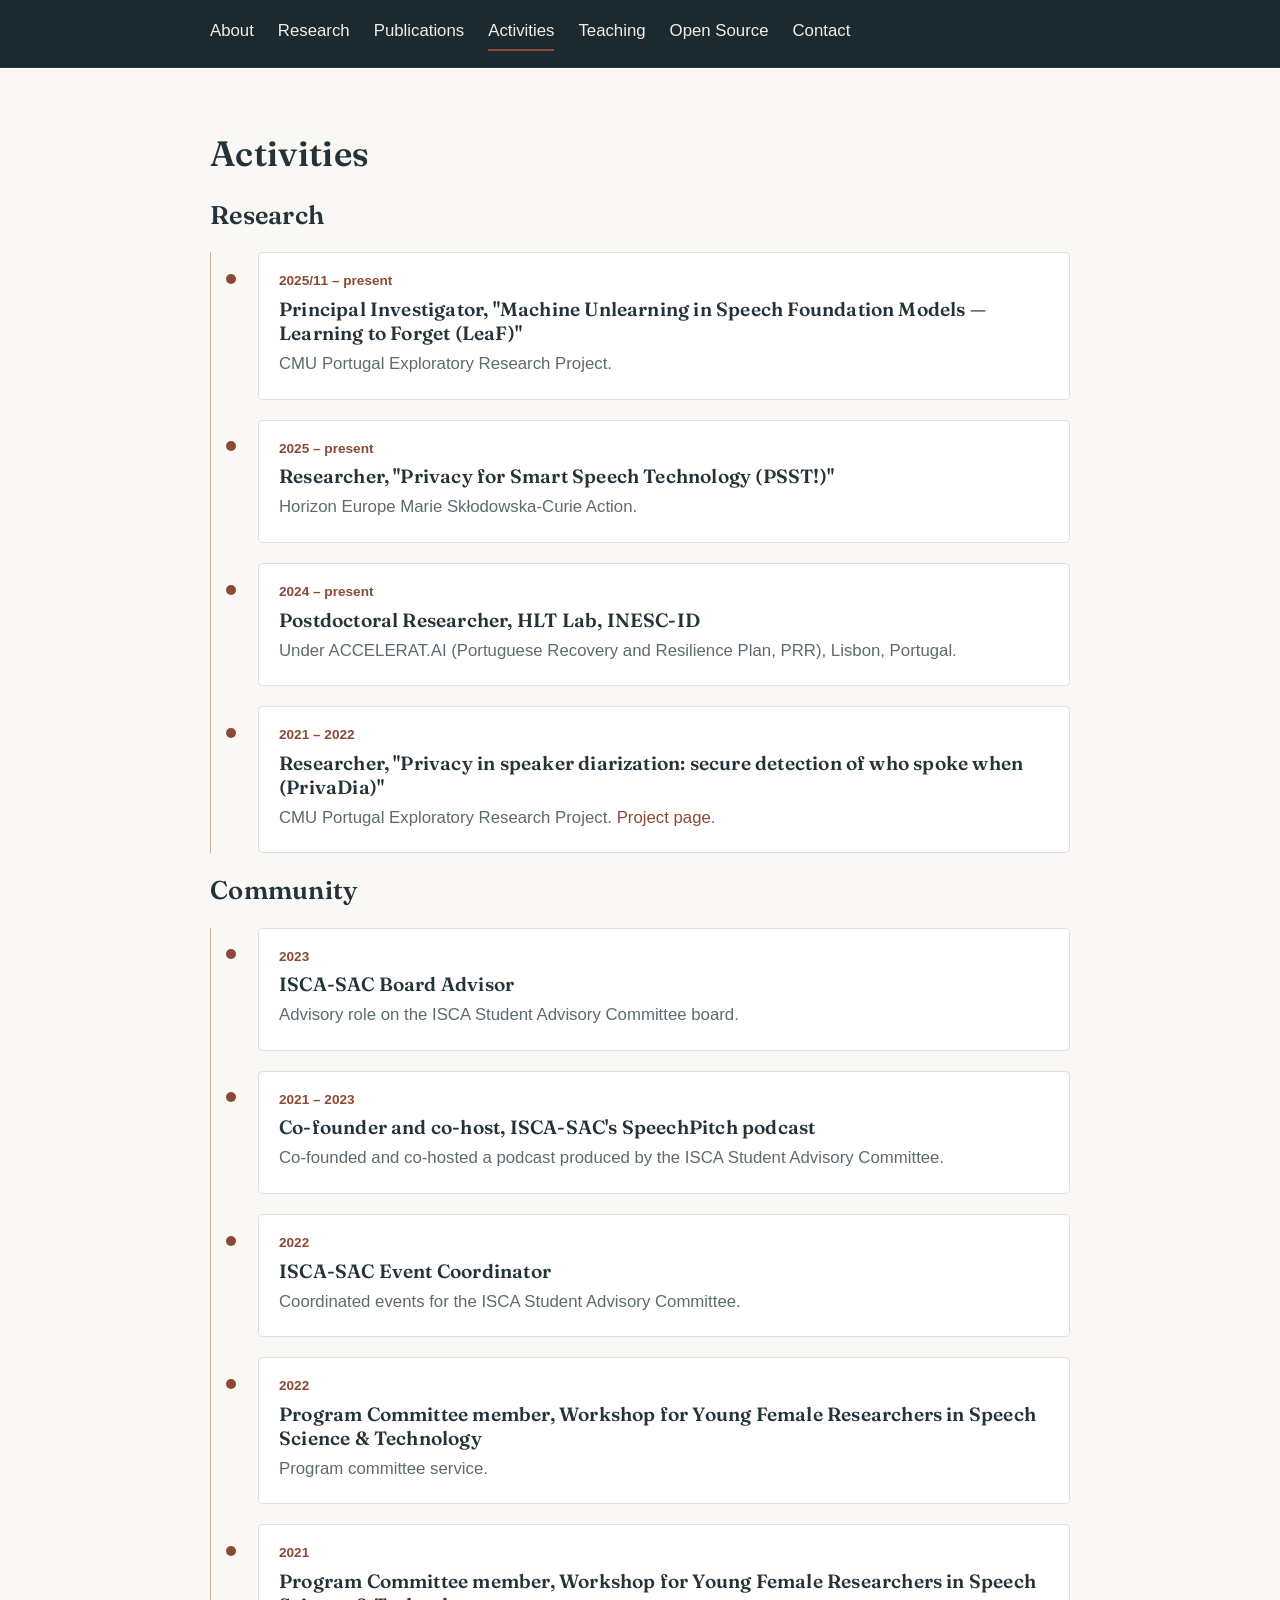
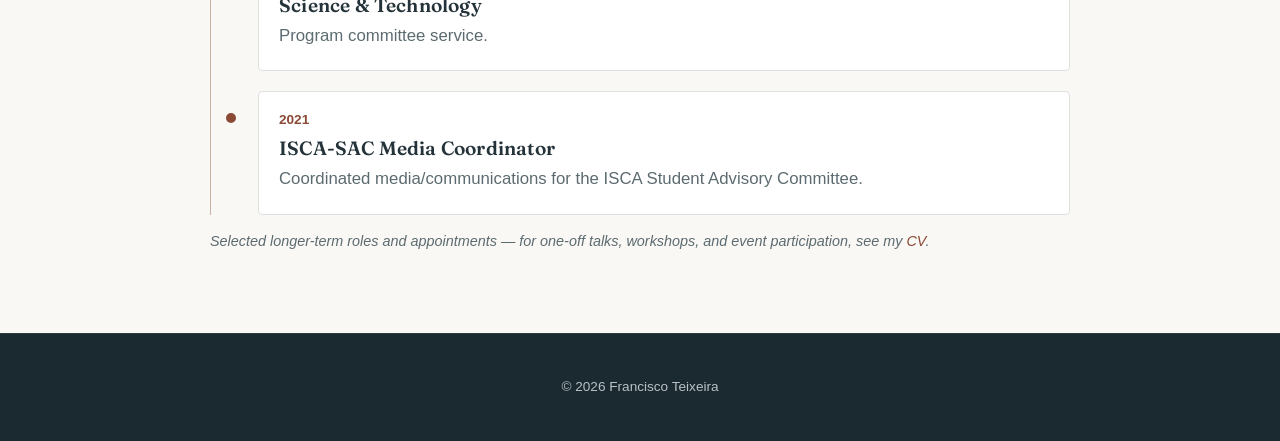
==== commit ef38a5bf: "Update 3." ====
--- a/activities.html
+++ b/activities.html
@@ -4,6 +4,9 @@
   <meta charset="UTF-8">
   <meta name="viewport" content="width=device-width, initial-scale=1.0">
   <title>Activities — Francisco Teixeira</title>
+  <link rel="preconnect" href="https://fonts.googleapis.com">
+  <link rel="preconnect" href="https://fonts.gstatic.com" crossorigin>
+  <link rel="stylesheet" href="https://fonts.googleapis.com/css2?family=Fraunces:opsz,wght@9..144,500;9..144,600;9..144,700&display=swap">
   <link rel="stylesheet" href="assets/css/style.css">
 </head>
 <body>
@@ -14,11 +17,12 @@
   <header class="site-header">
     <nav class="site-nav">
       <a href="index.html">About</a>
+      <a href="index.html#research">Research</a>
       <a href="publications.html">Publications</a>
       <a href="activities.html">Activities</a>
       <a href="teaching.html">Teaching</a>
-      <a href="projects.html">Projects</a>
-      <a href="contact.html">Contact</a>
+      <a href="projects.html">Open Source</a>
+      <a href="index.html#contact">Contact</a>
     </nav>
   </header>
 
@@ -33,6 +37,7 @@
     </div>
     -->
 
+    <h2>Research</h2>
     <div class="timeline">
 
     <div class="timeline-entry">
@@ -54,6 +59,17 @@
     </div>
 
     <div class="timeline-entry">
+      <span class="date">2021 – 2022</span>
+      <h3>Researcher, "Privacy in speaker diarization: secure detection of who spoke when (PrivaDia)"</h3>
+      <p class="description">CMU Portugal Exploratory Research Project. <a href="https://privadia.hlt.inesc-id.pt">Project page</a>.</p>
+    </div>
+
+    </div>
+
+    <h2>Community</h2>
+    <div class="timeline">
+
+    <div class="timeline-entry">
       <span class="date">2023</span>
       <h3>ISCA-SAC Board Advisor</h3>
       <p class="description">Advisory role on the ISCA Student Advisory Committee board.</p>
@@ -73,26 +89,8 @@
 
     <div class="timeline-entry">
       <span class="date">2022</span>
-      <h3>Participant, Dagstuhl Seminar on Privacy in Speech and Language Technology</h3>
-      <p class="description">August 2022.</p>
-    </div>
-
-    <div class="timeline-entry">
-      <span class="date">2021 – 2022</span>
-      <h3>Researcher, "Privacy in speaker diarization: secure detection of who spoke when (PrivaDia)"</h3>
-      <p class="description">CMU Portugal Exploratory Research Project.</p>
-    </div>
-
-    <div class="timeline-entry">
-      <span class="date">2022</span>
       <h3>Program Committee member, Workshop for Young Female Researchers in Speech Science &amp; Technology</h3>
       <p class="description">Program committee service.</p>
-    </div>
-
-    <div class="timeline-entry">
-      <span class="date">2021</span>
-      <h3>Participant, Lorentz Center Workshop on Speech as Personal Identifiable Information</h3>
-      <p class="description">November 2021.</p>
     </div>
 
     <div class="timeline-entry">
@@ -103,53 +101,13 @@
 
     <div class="timeline-entry">
       <span class="date">2021</span>
-      <h3>Monitor, 11th Lisbon Machine Learning School (LxMLS)</h3>
-      <p class="description">July 2021.</p>
-    </div>
-
-    <div class="timeline-entry">
-      <span class="date">2021</span>
       <h3>ISCA-SAC Media Coordinator</h3>
       <p class="description">Coordinated media/communications for the ISCA Student Advisory Committee.</p>
     </div>
 
-    <div class="timeline-entry">
-      <span class="date">2020</span>
-      <h3>ISCA-SAC Student volunteer, Interspeech</h3>
-      <p class="description">October 2020.</p>
     </div>
 
-    <div class="timeline-entry">
-      <span class="date">2019</span>
-      <h3>Participant, 9th Lisbon Machine Learning School (LxMLS)</h3>
-      <p class="description">July 2019.</p>
-    </div>
-
-    <div class="timeline-entry">
-      <span class="date">2019</span>
-      <h3>Volunteer co-organizer, 3rd Annual MC Meeting of the enetCollect COST Action (CA16105)</h3>
-      <p class="description">March 2019.</p>
-    </div>
-
-    <div class="timeline-entry">
-      <span class="date">2019</span>
-      <h3>Participant, TAPAS TE2: Speech Processing and Machine Learning Workshop</h3>
-      <p class="description">February 2019.</p>
-    </div>
-
-    <div class="timeline-entry">
-      <span class="date">2016</span>
-      <h3>Team supervisor, GASTagus ONG (Tagus Group for Social Action)</h3>
-      <p class="description">Volunteer team supervision role.</p>
-    </div>
-
-    <div class="timeline-entry">
-      <span class="date">2015</span>
-      <h3>Volunteer, GASTagus ONG (Tagus Group for Social Action)</h3>
-      <p class="description">Volunteer role.</p>
-    </div>
-
-    </div>
+    <p class="example-note">Selected longer-term roles and appointments — for one-off talks, workshops, and event participation, see my <a href="cv.pdf">CV</a>.</p>
   </main>
 
   <footer class="site-footer">
--- a/assets/css/style.css
+++ b/assets/css/style.css
@@ -2,22 +2,24 @@
 
 :root {
   --max-width: 900px;
-  --color-bg-navy: #0f172a;
-  --color-bg-teal: #0d3b3e;
-  --color-bg-emerald: #065f46;
-  --color-text: #e6edf3;
-  --color-text-muted: #aebbc9;
-  --color-accent-green: #10b981;
-  --color-accent-green-light: #34d399;
-  --color-accent-teal: #14b8a6;
-  --glass-bg: rgba(255, 255, 255, 0.07);
-  --glass-bg-strong: rgba(255, 255, 255, 0.1);
-  --glass-border: rgba(255, 255, 255, 0.16);
-  --glass-blur: 14px;
-  --radius: 0.9rem;
-  --shadow: 0 8px 24px rgba(0, 0, 0, 0.3), 0 2px 6px rgba(0, 0, 0, 0.25);
-  --shadow-hover: 0 16px 40px rgba(16, 185, 129, 0.22), 0 4px 12px rgba(0, 0, 0, 0.35);
-  --glow-emerald: 0 0 20px rgba(16, 185, 129, 0.55);
+  /* page background: warm off-white, paper-like */
+  --color-page-bg: #faf8f5;
+  --color-panel-bg: #ffffff;
+  /* flat ink color used for header/footer, not the page background */
+  --color-ink: #1b2a30;
+  --color-text: #24333a;
+  --color-text-muted: #5c6b70;
+  --color-text-on-dark: #f2ede6;
+  --color-text-on-dark-muted: #b9c2c6;
+  /* single understated accent, used sparingly throughout */
+  --color-accent: #8a4a35;
+  --color-accent-dark: #6e3a29;
+  --color-accent-tint: rgba(138, 74, 53, 0.08);
+  --color-rule: rgba(28, 30, 30, 0.14);
+  --color-rule-accent: rgba(138, 74, 53, 0.4);
+  --radius: 0.3rem;
+  --font-heading: "Fraunces", Georgia, "Times New Roman", serif;
+  --font-body: -apple-system, BlinkMacSystemFont, "Segoe UI", Helvetica, Arial, sans-serif;
 }
 
 * {
@@ -30,21 +32,17 @@
 
 body {
   margin: 0;
-  font-family: -apple-system, BlinkMacSystemFont, "Segoe UI", Helvetica, Arial, sans-serif;
+  font-family: var(--font-body);
   font-size: 1.05rem;
   color: var(--color-text);
-  line-height: 1.7;
+  line-height: 1.75;
   min-height: 100vh;
   position: relative;
-  background: radial-gradient(ellipse at top left, #123a3d 0%, transparent 55%),
-    radial-gradient(ellipse at bottom right, #0a4a3a 0%, transparent 55%),
-    linear-gradient(135deg, var(--color-bg-navy) 0%, var(--color-bg-teal) 55%, var(--color-bg-emerald) 100%);
-  background-attachment: fixed;
-  background-size: cover;
+  background: var(--color-page-bg);
 }
 
 a {
-  color: var(--color-accent-green-light);
+  color: var(--color-accent);
   text-decoration: none;
 }
 
@@ -53,84 +51,45 @@
 }
 
 h1, h2, h3 {
-  line-height: 1.3;
-  font-weight: 700;
-  color: #ffffff;
+  font-family: var(--font-heading);
+  line-height: 1.25;
+  font-weight: 600;
+  letter-spacing: 0.01em;
+  color: var(--color-text);
 }
 
 h1 {
-  font-size: 2rem;
+  font-size: 2.2rem;
   margin-top: 0;
 }
 
 h2 {
-  font-size: 1.4rem;
+  font-size: 1.6rem;
 }
 
 h3 {
-  font-size: 1.1rem;
-}
-
-/* ---------- Glow blobs (decorative, behind content) ---------- */
+  font-size: 1.2rem;
+}
+
+/* ---------- Decorative background (kept minimal for editorial look) ---------- */
 
 .bg-glow {
-  position: fixed;
-  inset: 0;
-  z-index: -1;
-  overflow: hidden;
-  pointer-events: none;
-}
-
-.bg-glow .blob {
-  position: absolute;
-  border-radius: 50%;
-  filter: blur(90px);
-  opacity: 0.35;
-}
-
-.bg-glow .blob-1 {
-  width: 32rem;
-  height: 32rem;
-  top: -8rem;
-  left: -6rem;
-  background: radial-gradient(circle, var(--color-accent-teal) 0%, transparent 70%);
-}
-
-.bg-glow .blob-2 {
-  width: 28rem;
-  height: 28rem;
-  bottom: -6rem;
-  right: -6rem;
-  background: radial-gradient(circle, var(--color-accent-green) 0%, transparent 70%);
-}
-
-@media (max-width: 640px) {
-  .bg-glow .blob-1,
-  .bg-glow .blob-2 {
-    width: 16rem;
-    height: 16rem;
-    filter: blur(60px);
-  }
-}
-
-/* ---------- Glass panel utility ---------- */
+  display: none;
+}
+
+/* ---------- Editorial panel utility (hairline border, no blur) ---------- */
 
 .glass {
-  background: var(--glass-bg);
-  backdrop-filter: blur(var(--glass-blur));
-  -webkit-backdrop-filter: blur(var(--glass-blur));
-  border: 1px solid var(--glass-border);
+  background: var(--color-panel-bg);
+  border: 1px solid var(--color-rule);
   border-radius: var(--radius);
-  box-shadow: var(--shadow);
-}
-
-/* ---------- Header / nav ---------- */
+}
+
+/* ---------- Header / nav (flat ink bar) ---------- */
 
 .site-header {
-  background: rgba(15, 23, 42, 0.55);
-  backdrop-filter: blur(var(--glass-blur));
-  -webkit-backdrop-filter: blur(var(--glass-blur));
-  border-bottom: 1px solid var(--glass-border);
+  background: var(--color-ink);
+  border-bottom: 1px solid rgba(255, 255, 255, 0.08);
   position: sticky;
   top: 0;
   z-index: 10;
@@ -146,24 +105,22 @@
 }
 
 .site-nav a {
-  color: var(--color-text);
+  color: var(--color-text-on-dark);
   font-weight: 500;
   padding-bottom: 0.2rem;
   border-bottom: 2px solid transparent;
-  transition: color 0.15s ease, border-color 0.15s ease, text-shadow 0.15s ease;
+  transition: color 0.15s ease, border-color 0.15s ease;
 }
 
 .site-nav a:hover {
-  color: var(--color-accent-green-light);
+  color: var(--color-text-on-dark);
   text-decoration: none;
-  border-bottom-color: var(--color-accent-green);
-  text-shadow: var(--glow-emerald);
+  border-bottom-color: var(--color-accent);
 }
 
 .site-nav a.active {
-  color: var(--color-accent-green-light);
-  border-bottom-color: var(--color-accent-green);
-  text-shadow: var(--glow-emerald);
+  color: var(--color-text-on-dark);
+  border-bottom-color: var(--color-accent);
 }
 
 /* ---------- Layout ---------- */
@@ -171,18 +128,22 @@
 main {
   max-width: var(--max-width);
   margin: 0 auto;
-  padding: 3rem 1.25rem;
+  padding: 4rem 1.25rem;
   min-height: 60vh;
 }
 
+.hero + main {
+  padding-top: 1.5rem;
+}
+
 section + section {
-  margin-top: 2.5rem;
-}
-
-/* ---------- Hero (About page) ---------- */
+  margin-top: 1.5rem;
+}
+
+/* ---------- Hero (Home page) ---------- */
 
 .hero {
-  padding: 3.5rem 1.25rem;
+  padding: 4rem 1.25rem 1.5rem;
 }
 
 .hero-inner {
@@ -200,15 +161,15 @@
   width: 140px;
   height: 140px;
   border-radius: 50%;
-  background: rgba(255, 255, 255, 0.08);
-  border: 3px solid var(--color-accent-green);
-  box-shadow: var(--glow-emerald);
+  background: var(--color-panel-bg);
+  border: 1px solid var(--color-rule-accent);
   display: flex;
   align-items: center;
   justify-content: center;
   font-size: 2.4rem;
-  font-weight: 700;
-  color: var(--color-accent-green-light);
+  font-family: var(--font-heading);
+  font-weight: 600;
+  color: var(--color-accent);
   overflow: hidden;
 }
 
@@ -223,16 +184,17 @@
 }
 
 .hero-content h1 {
-  font-size: 2.8rem;
-  font-weight: 800;
-  margin: 0 0 0.4rem;
-  color: #ffffff;
+  font-size: 3rem;
+  font-weight: 600;
+  margin: 0 0 0.5rem;
+  color: var(--color-text);
+  letter-spacing: 0.005em;
 }
 
 .hero-tagline {
   font-size: 1.2rem;
   color: var(--color-text-muted);
-  margin: 0 0 1.5rem;
+  margin: 0 0 1.75rem;
 }
 
 .hero-ctas {
@@ -251,28 +213,92 @@
 .hero-ctas a {
   display: inline-block;
   padding: 0.55rem 1.2rem;
-  border-radius: 999px;
-  background: linear-gradient(135deg, var(--color-accent-teal), var(--color-accent-green));
-  color: #06251d;
+  border-radius: var(--radius);
+  background: var(--color-accent);
+  color: #ffffff;
   font-weight: 600;
   font-size: 0.9rem;
-  box-shadow: 0 4px 14px rgba(16, 185, 129, 0.25);
-  transition: box-shadow 0.2s ease, transform 0.2s ease;
+  transition: background 0.2s ease;
 }
 
 .hero-ctas a:hover {
-  box-shadow: 0 0 0 1px rgba(52, 211, 153, 0.4), 0 0 24px rgba(16, 185, 129, 0.65);
-  transform: translateY(-2px);
+  background: var(--color-accent-dark);
   text-decoration: none;
 }
 
 .content-section {
   max-width: var(--max-width);
-  padding: 2rem 2.25rem;
+  padding: 1.25rem 2.5rem;
 }
 
 .content-section h2 {
   margin-top: 0;
+}
+
+/* ---------- Home page: intro / research focus / explore / contact CTA ---------- */
+
+.intro-section p {
+  margin: 0;
+}
+
+.news-list {
+  list-style: none;
+  margin: 0;
+  padding: 0;
+}
+
+.news-item {
+  display: flex;
+  gap: 1.5rem;
+  padding: 1rem 0;
+  border-top: 1px solid var(--color-rule);
+}
+
+.news-item:first-child {
+  border-top: none;
+}
+
+.news-date {
+  flex: 0 0 5rem;
+  font-weight: 600;
+  color: var(--color-accent);
+}
+
+.news-item p {
+  margin: 0;
+  flex: 1;
+}
+
+.focus-card,
+.explore-card {
+  padding: 1.5rem;
+  display: flex;
+  flex-direction: column;
+  gap: 0.5rem;
+  transition: border-color 0.2s ease;
+}
+
+.focus-card h3,
+.explore-card h3 {
+  margin: 0;
+}
+
+.explore-card {
+  color: var(--color-text);
+}
+
+.explore-card:hover {
+  border-color: var(--color-rule-accent);
+  text-decoration: none;
+}
+
+.contact-cta {
+  text-align: center;
+}
+
+.contact-cta .hero-ctas {
+  justify-content: center;
+  margin-top: 1rem;
 }
 
 /* ---------- Links list ---------- */
@@ -302,14 +328,11 @@
 
 .publication,
 .project {
-  background: var(--glass-bg);
-  backdrop-filter: blur(var(--glass-blur));
-  -webkit-backdrop-filter: blur(var(--glass-blur));
-  border: 1px solid var(--glass-border);
+  background: var(--color-panel-bg);
+  border: 1px solid var(--color-rule);
   border-radius: var(--radius);
-  box-shadow: var(--shadow);
   padding: 1.5rem;
-  transition: transform 0.2s ease, box-shadow 0.2s ease, border-color 0.2s ease;
+  transition: border-color 0.2s ease;
   display: flex;
   flex-direction: column;
   gap: 0.5rem;
@@ -317,25 +340,75 @@
 
 .publication:hover,
 .project:hover {
-  transform: translateY(-4px) scale(1.015);
-  box-shadow: var(--shadow-hover);
-  border-color: rgba(52, 211, 153, 0.45);
+  border-color: var(--color-rule-accent);
 }
 
 .publication h3,
 .project h3 {
   margin: 0;
+}
+
+/* ---------- Publications list (horizontal strip layout) ---------- */
+
+.pub-list {
+  display: flex;
+  flex-direction: column;
+  gap: 1.1rem;
+}
+
+.pub-list .publication {
+  flex-direction: row;
+  align-items: center;
+  justify-content: space-between;
+  gap: 1.5rem;
+  padding: 1.1rem 1.5rem;
+}
+
+.pub-list .publication .pub-main {
+  flex: 1 1 auto;
+  min-width: 0;
+  display: flex;
+  flex-direction: column;
+  gap: 0.35rem;
+}
+
+.pub-list .publication .pub-side {
+  flex: 0 0 auto;
+  display: flex;
+  flex-direction: column;
+  align-items: flex-end;
+  gap: 0.5rem;
+}
+
+.pub-list .publication .links {
+  margin-top: 0;
+  justify-content: flex-end;
+}
+
+@media (max-width: 720px) {
+  .pub-list .publication {
+    flex-direction: column;
+    align-items: stretch;
+  }
+
+  .pub-list .publication .pub-side {
+    align-items: flex-start;
+  }
+
+  .pub-list .publication .links {
+    justify-content: flex-start;
+  }
 }
 
 .badge {
   display: inline-block;
   align-self: flex-start;
-  background: linear-gradient(135deg, var(--color-accent-teal), var(--color-accent-green));
-  color: #06251d;
+  background: var(--color-accent);
+  color: #ffffff;
   font-size: 0.78rem;
   font-weight: 700;
   padding: 0.2rem 0.65rem;
-  border-radius: 999px;
+  border-radius: var(--radius);
 }
 
 .publication .authors {
@@ -363,17 +436,16 @@
   font-size: 0.88rem;
   font-weight: 600;
   padding: 0.3rem 0.75rem;
-  border: 1px solid var(--color-accent-green);
-  border-radius: 999px;
-  color: var(--color-accent-green-light);
-  transition: background 0.15s ease, color 0.15s ease, box-shadow 0.15s ease;
+  border: 1px solid var(--color-accent);
+  border-radius: var(--radius);
+  color: var(--color-accent);
+  transition: background 0.15s ease, color 0.15s ease;
 }
 
 .publication .links a:hover,
 .project .links a:hover {
-  background: linear-gradient(135deg, var(--color-accent-teal), var(--color-accent-green));
-  color: #06251d;
-  box-shadow: var(--glow-emerald);
+  background: var(--color-accent);
+  color: #ffffff;
   text-decoration: none;
 }
 
@@ -390,20 +462,17 @@
   left: 0;
   top: 0;
   bottom: 0;
-  width: 2px;
-  background: linear-gradient(to bottom, var(--color-accent-teal), var(--color-accent-green));
+  width: 1px;
+  background: var(--color-rule-accent);
 }
 
 .timeline-entry {
   position: relative;
   margin: 0 0 1.25rem 1.25rem;
   padding: 1rem 1.25rem;
-  background: var(--glass-bg);
-  backdrop-filter: blur(var(--glass-blur));
-  -webkit-backdrop-filter: blur(var(--glass-blur));
-  border: 1px solid var(--glass-border);
+  background: var(--color-panel-bg);
+  border: 1px solid var(--color-rule);
   border-radius: var(--radius);
-  box-shadow: var(--shadow);
 }
 
 .timeline-entry:last-child {
@@ -415,18 +484,17 @@
   position: absolute;
   left: calc(-1.75rem - 5px);
   top: 1.3rem;
-  width: 12px;
-  height: 12px;
+  width: 10px;
+  height: 10px;
   border-radius: 50%;
-  background: radial-gradient(circle, var(--color-accent-green-light), var(--color-accent-green));
-  box-shadow: var(--glow-emerald);
+  background: var(--color-accent);
 }
 
 .timeline-entry .date {
   display: block;
   font-size: 0.85rem;
   font-weight: 700;
-  color: var(--color-accent-green-light);
+  color: var(--color-accent);
   margin-bottom: 0.25rem;
 }
 
@@ -448,13 +516,11 @@
 /* ---------- Footer ---------- */
 
 .site-footer {
-  background: rgba(15, 23, 42, 0.55);
-  backdrop-filter: blur(var(--glass-blur));
-  -webkit-backdrop-filter: blur(var(--glass-blur));
-  border-top: 1px solid var(--glass-border);
+  background: var(--color-ink);
+  border-top: 1px solid rgba(255, 255, 255, 0.08);
   padding: 1.75rem 1.25rem;
   text-align: center;
-  color: var(--color-text-muted);
+  color: var(--color-text-on-dark-muted);
   font-size: 0.85rem;
 }
 
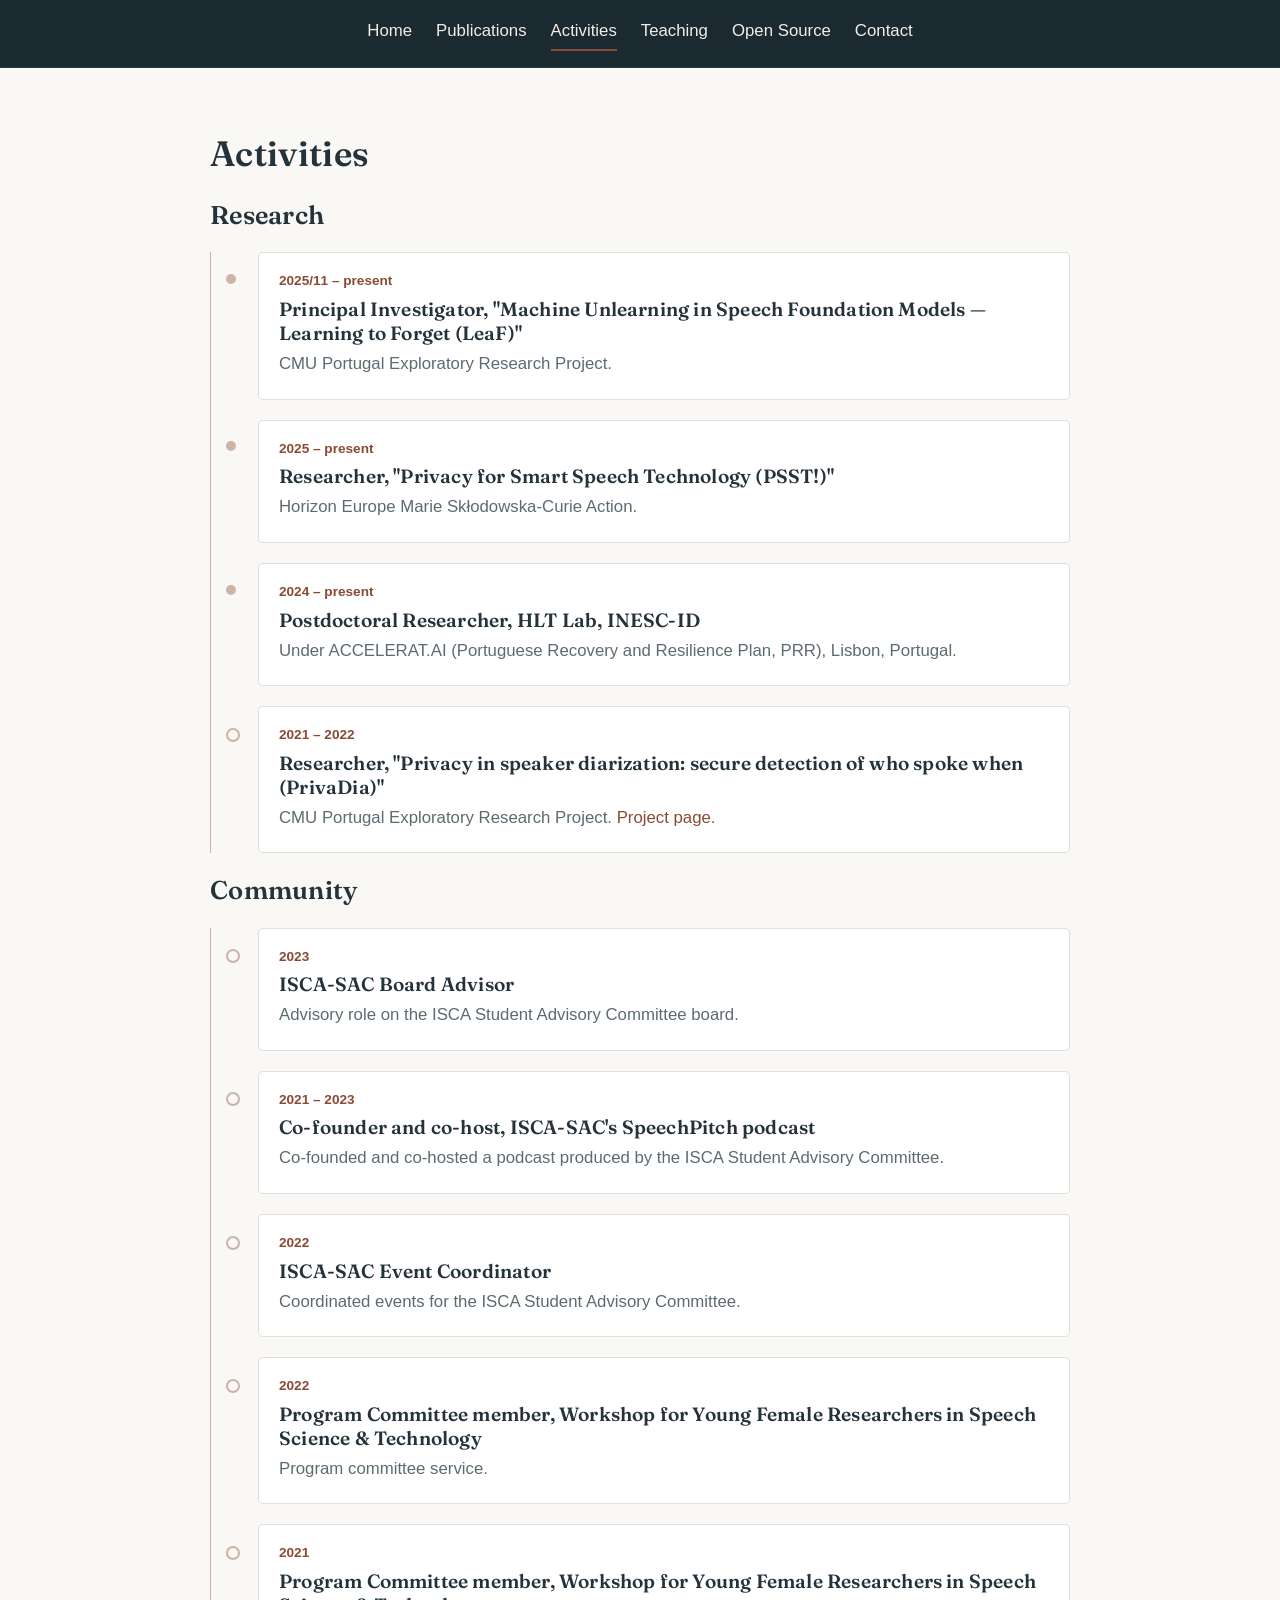
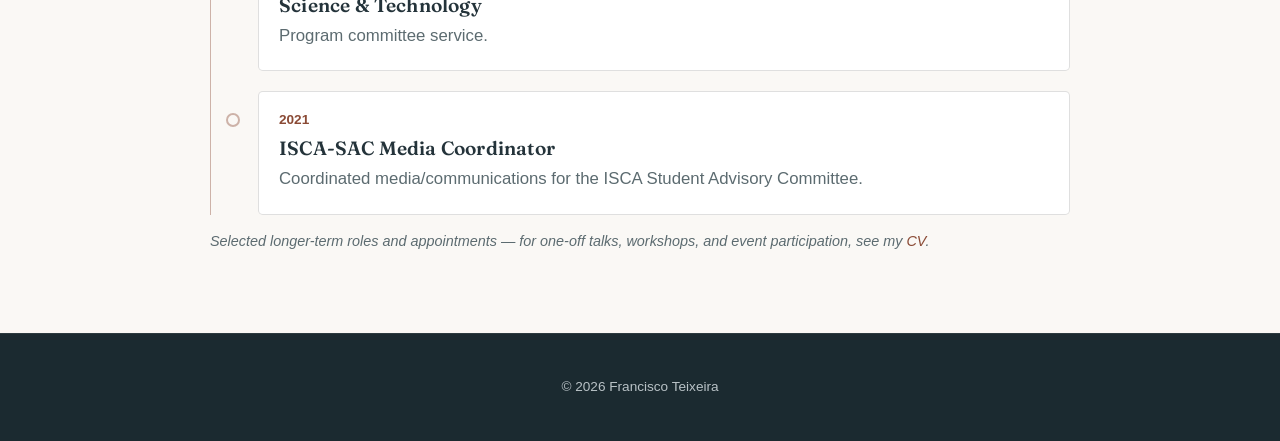
==== commit 64907ea6: "Update 4" ====
--- a/activities.html
+++ b/activities.html
@@ -16,8 +16,7 @@
   </div>
   <header class="site-header">
     <nav class="site-nav">
-      <a href="index.html">About</a>
-      <a href="index.html#research">Research</a>
+      <a href="index.html">Home</a>
       <a href="publications.html">Publications</a>
       <a href="activities.html">Activities</a>
       <a href="teaching.html">Teaching</a>
@@ -58,7 +57,7 @@
       <p class="description">Under ACCELERAT.AI (Portuguese Recovery and Resilience Plan, PRR), Lisbon, Portugal.</p>
     </div>
 
-    <div class="timeline-entry">
+    <div class="timeline-entry is-past">
       <span class="date">2021 – 2022</span>
       <h3>Researcher, "Privacy in speaker diarization: secure detection of who spoke when (PrivaDia)"</h3>
       <p class="description">CMU Portugal Exploratory Research Project. <a href="https://privadia.hlt.inesc-id.pt">Project page</a>.</p>
@@ -69,37 +68,37 @@
     <h2>Community</h2>
     <div class="timeline">
 
-    <div class="timeline-entry">
+    <div class="timeline-entry is-past">
       <span class="date">2023</span>
       <h3>ISCA-SAC Board Advisor</h3>
       <p class="description">Advisory role on the ISCA Student Advisory Committee board.</p>
     </div>
 
-    <div class="timeline-entry">
+    <div class="timeline-entry is-past">
       <span class="date">2021 – 2023</span>
       <h3>Co-founder and co-host, ISCA-SAC's SpeechPitch podcast</h3>
       <p class="description">Co-founded and co-hosted a podcast produced by the ISCA Student Advisory Committee.</p>
     </div>
 
-    <div class="timeline-entry">
+    <div class="timeline-entry is-past">
       <span class="date">2022</span>
       <h3>ISCA-SAC Event Coordinator</h3>
       <p class="description">Coordinated events for the ISCA Student Advisory Committee.</p>
     </div>
 
-    <div class="timeline-entry">
+    <div class="timeline-entry is-past">
       <span class="date">2022</span>
       <h3>Program Committee member, Workshop for Young Female Researchers in Speech Science &amp; Technology</h3>
       <p class="description">Program committee service.</p>
     </div>
 
-    <div class="timeline-entry">
+    <div class="timeline-entry is-past">
       <span class="date">2021</span>
       <h3>Program Committee member, Workshop for Young Female Researchers in Speech Science &amp; Technology</h3>
       <p class="description">Program committee service.</p>
     </div>
 
-    <div class="timeline-entry">
+    <div class="timeline-entry is-past">
       <span class="date">2021</span>
       <h3>ISCA-SAC Media Coordinator</h3>
       <p class="description">Coordinated media/communications for the ISCA Student Advisory Committee.</p>
--- a/assets/css/style.css
+++ b/assets/css/style.css
@@ -14,7 +14,7 @@
   /* single understated accent, used sparingly throughout */
   --color-accent: #8a4a35;
   --color-accent-dark: #6e3a29;
-  --color-accent-tint: rgba(138, 74, 53, 0.08);
+  --color-accent-tint: rgba(168, 129, 115, 0.16);
   --color-rule: rgba(28, 30, 30, 0.14);
   --color-rule-accent: rgba(138, 74, 53, 0.4);
   --radius: 0.3rem;
@@ -101,6 +101,7 @@
   padding: 1rem 1.25rem;
   display: flex;
   flex-wrap: wrap;
+  justify-content: center;
   gap: 1.5rem;
 }
 
@@ -133,7 +134,7 @@
 }
 
 .hero + main {
-  padding-top: 1.5rem;
+  padding-top: 0.75rem;
 }
 
 section + section {
@@ -195,6 +196,47 @@
   font-size: 1.2rem;
   color: var(--color-text-muted);
   margin: 0 0 1.75rem;
+}
+
+.tag-float {
+  max-width: var(--max-width);
+  margin: 0 auto;
+  padding: 1.1rem 2rem;
+  display: flex;
+  flex-wrap: wrap;
+  justify-content: center;
+  gap: 1rem 2rem;
+  position: relative;
+  z-index: 1;
+}
+
+.tag-row {
+  list-style: none;
+  padding: 0;
+  margin: 0;
+  display: flex;
+  flex-wrap: wrap;
+  align-items: center;
+  justify-content: center;
+  gap: 0.5rem;
+}
+
+.tag-group-label {
+  font-size: 0.8rem;
+  font-weight: 600;
+  color: var(--color-text-muted);
+  margin-right: 0.15rem;
+}
+
+.tag {
+  display: inline-block;
+  padding: 0.2rem 0.65rem;
+  border-radius: 999px;
+  background: var(--color-panel-bg);
+  border: 1px solid var(--color-rule-accent);
+  color: var(--color-accent-dark);
+  font-size: 0.8rem;
+  font-weight: 500;
 }
 
 .hero-ctas {
@@ -278,6 +320,11 @@
   transition: border-color 0.2s ease;
 }
 
+.featured {
+  /* border-color: var(--color-accent) !important; */
+  background: var(--color-accent-tint);
+}
+
 .focus-card h3,
 .explore-card h3 {
   margin: 0;
@@ -487,7 +534,12 @@
   width: 10px;
   height: 10px;
   border-radius: 50%;
-  background: var(--color-accent);
+  background: var(--color-rule-accent);
+}
+
+.timeline-entry.is-past::before {
+  background: var(--color-page-bg);
+  border: 2px solid var(--color-rule-accent);
 }
 
 .timeline-entry .date {
